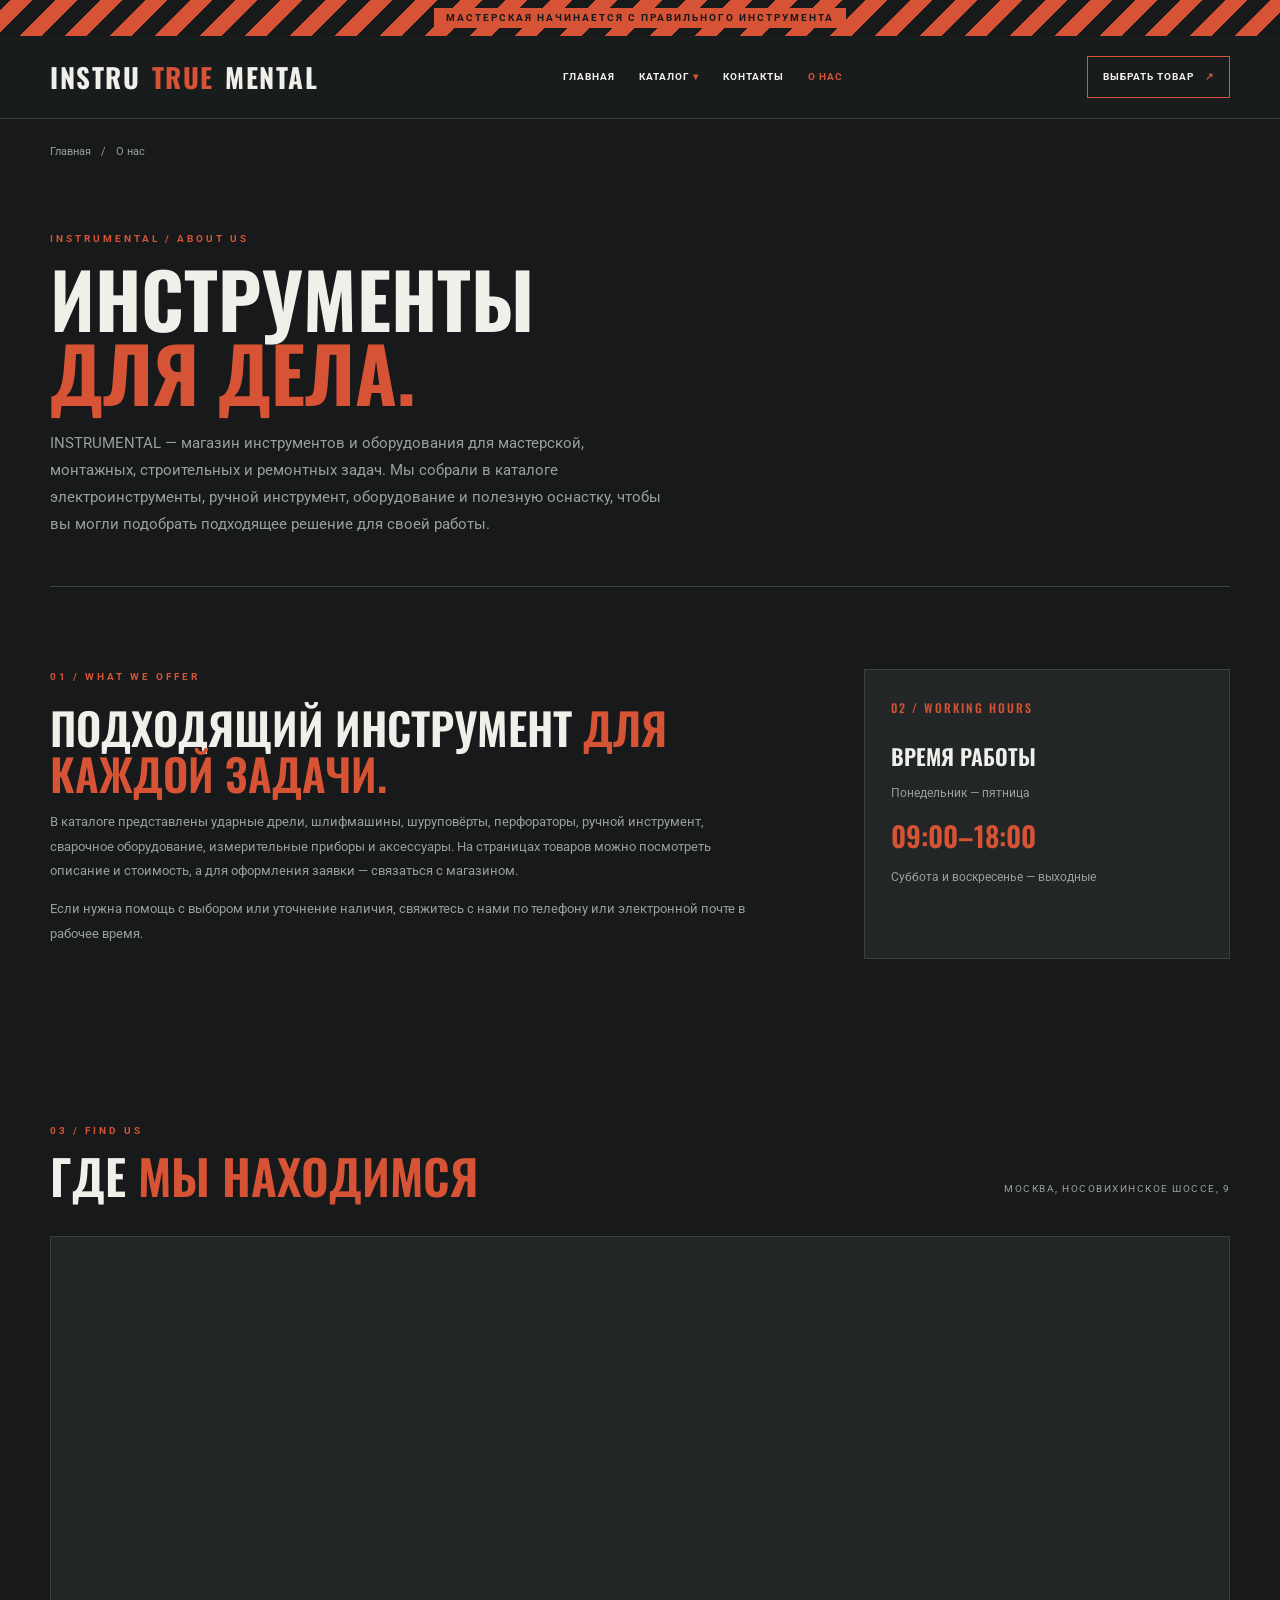
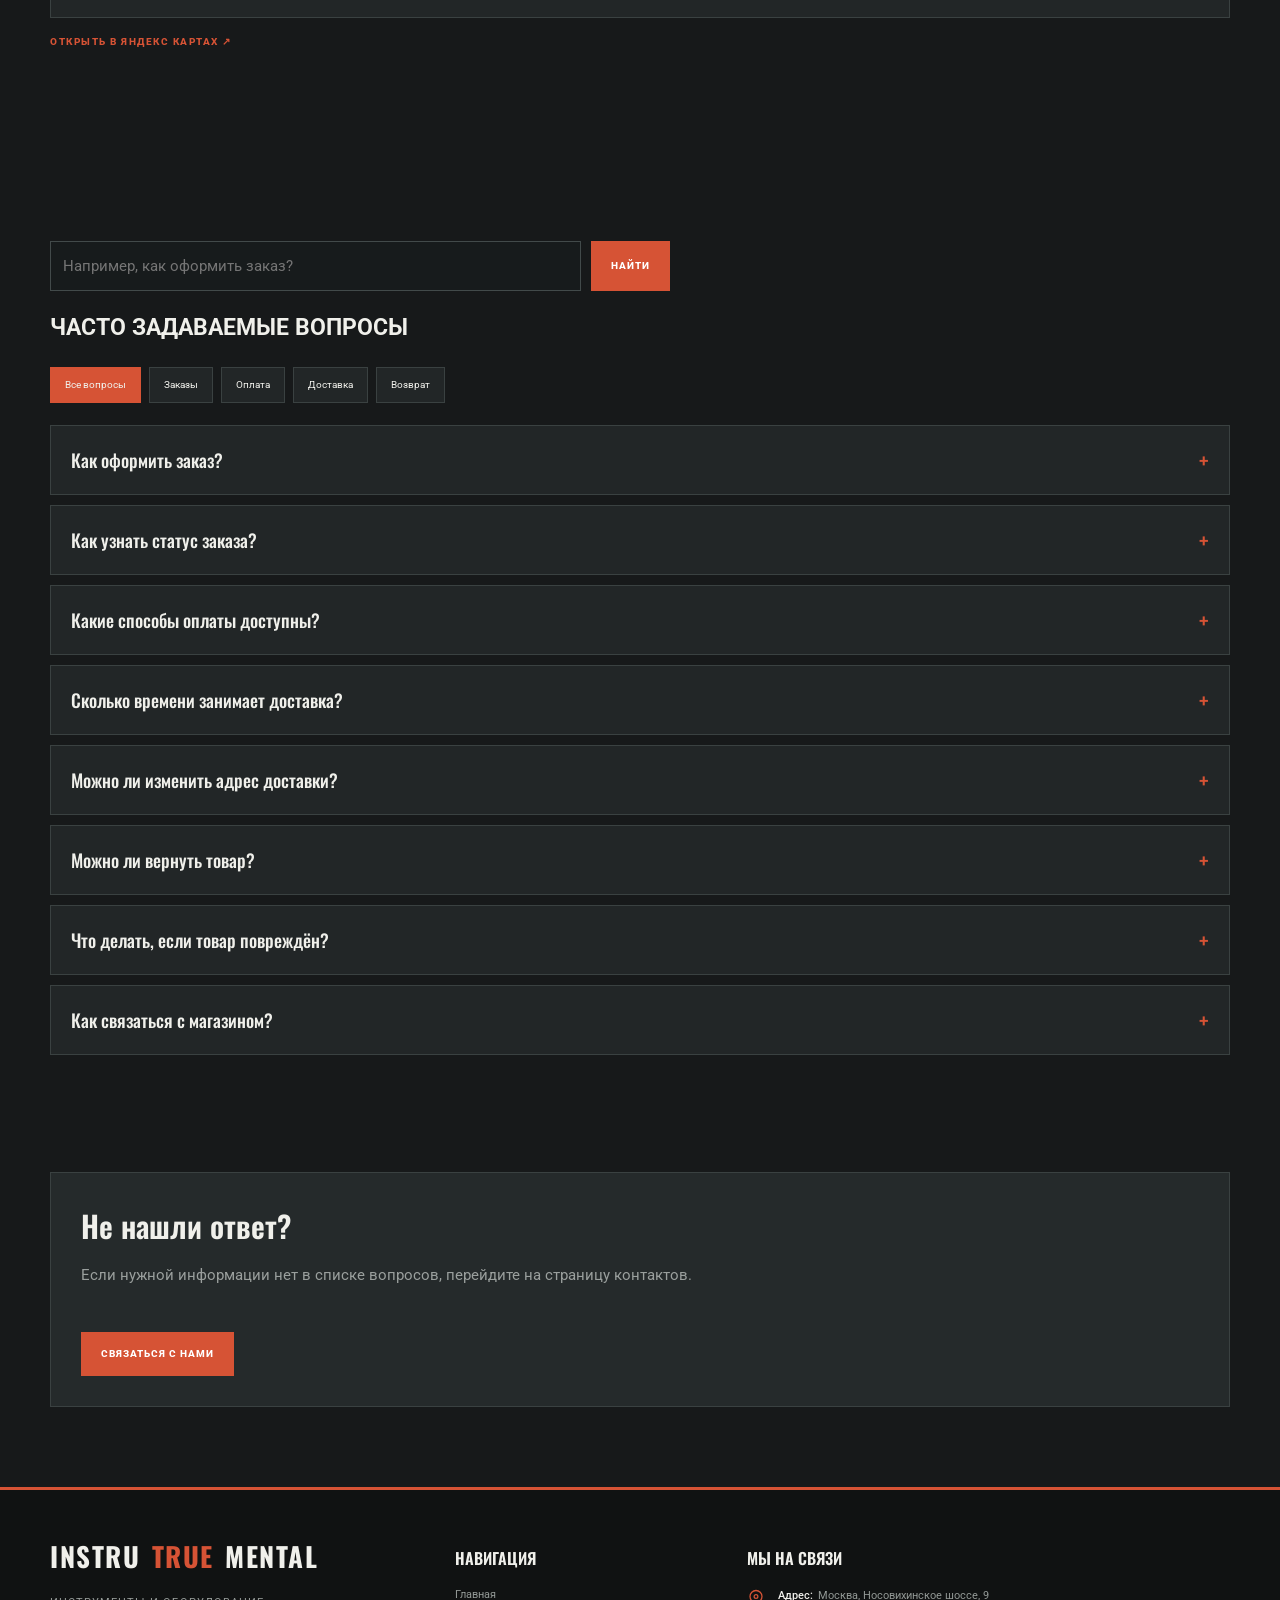
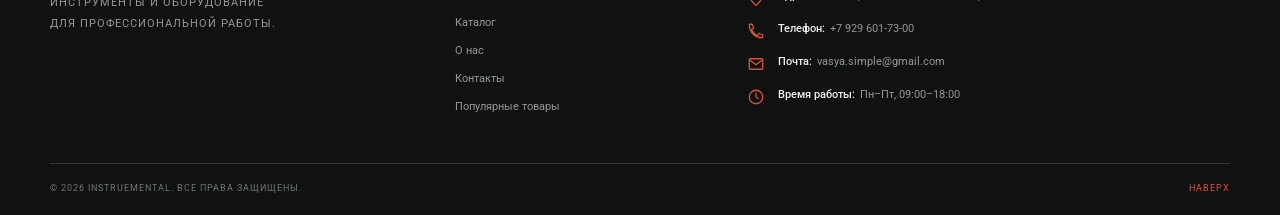
==== about.html @ cf11d555 "global change for new requests" ====
<!DOCTYPE html>
<html lang="ru">
 <head>
  <meta charset="utf-8"/>
  <meta content="width=device-width, initial-scale=1.0" name="viewport"/>
  <meta content="#171a1b" name="theme-color"/>
  <link href="https://fonts.googleapis.com" rel="preconnect"/>
  <link crossorigin="" href="https://fonts.gstatic.com" rel="preconnect"/>
  <link href="https://fonts.googleapis.com/css2?family=Oswald:wght@400;500;600;700&amp;family=Roboto:wght@300;400;500;700&amp;display=swap" rel="stylesheet"/>
  <link href="css/style.css" rel="stylesheet"/>
  <meta content="О магазине INSTRUMENTAL: инструменты и оборудование, контакты, адрес, график работы и ответы на частые вопросы." name="description"/>
  <title>
   О нас — INSTRUMENTAL
  </title>
  <script defer="" src="js/faq.js">
  </script>
  <script defer="" src="js/to-top.js">
  </script>
 </head>
 <body>
  <div class="topbar" id="topbar">
   <span>
    МАСТЕРСКАЯ НАЧИНАЕТСЯ С ПРАВИЛЬНОГО ИНСТРУМЕНТА
   </span>
  </div>
  <header class="site-header" id="top">
   <div class="container site-header__inner">
    <a class="site-logo" href="index.html">
     <span class="site-logo__word">
      INSTRU
      <span class="site-logo__accent">
       TRUE
      </span>
      MENTAL
     </span>
    </a>
    <nav aria-label="Основная навигация" class="site-nav">
     <ul class="site-nav__list">
      <li>
       <a class="site-nav__link" href="index.html">
        Главная
       </a>
      </li>
      <li class="site-nav__item--dropdown">
       <a class="site-nav__link" href="catalog.html">
        Каталог
        <span class="dropdown-arrow">
         ▾
        </span>
       </a>
       <ul class="dropdown-menu">
        <li>
         <a href="catalog.html?category=power">
          Электроинструменты
         </a>
        </li>
        <li>
         <a href="catalog.html?category=hand">
          Ручные инструменты
         </a>
        </li>
        <li>
         <a href="catalog.html?category=equipment">
          Оборудование
         </a>
        </li>
        <li>
         <a href="catalog.html?category=accessories">
          Аксессуары
         </a>
        </li>
        <li>
         <a href="catalog.html">
          Все товары
         </a>
        </li>
       </ul>
      </li>
      <li>
       <a class="site-nav__link" href="contacts.html">
        Контакты
       </a>
      </li>
      <li>
       <a class="site-nav__link site-nav__link--active" href="about.html">
        О нас
       </a>
      </li>
     </ul>
    </nav>
    <a class="header-cta" href="catalog.html">
     ВЫБРАТЬ ТОВАР
     <span>
      ↗
     </span>
    </a>
   </div>
  </header>
  <main class="page-content">
   <div class="container">
    <nav aria-label="Хлебные крошки" class="breadcrumbs">
     <a href="index.html">
      Главная
     </a>
     <span>
      /
     </span>
     <span>
      О нас
     </span>
    </nav>
    <section class="page-intro about-intro">
     <p class="eyebrow">
      INSTRUMENTAL / ABOUT US
     </p>
     <h1>
      ИНСТРУМЕНТЫ
      <br/>
      <span>
       ДЛЯ ДЕЛА.
      </span>
     </h1>
     <p>
      INSTRUMENTAL — магазин инструментов и оборудования для мастерской, монтажных, строительных и ремонтных задач. Мы собрали в каталоге электроинструменты, ручной инструмент, оборудование и полезную оснастку, чтобы вы могли подобрать подходящее решение для своей работы.
     </p>
    </section>
    <section aria-labelledby="about-details-title" class="about-details section">
     <div class="about-details__content">
      <p class="eyebrow">
       01 / WHAT WE OFFER
      </p>
      <h2 id="about-details-title">
       ПОДХОДЯЩИЙ ИНСТРУМЕНТ
       <span>
        ДЛЯ КАЖДОЙ ЗАДАЧИ.
       </span>
      </h2>
      <p>
       В каталоге представлены ударные дрели, шлифмашины, шуруповёрты, перфораторы, ручной инструмент, сварочное оборудование, измерительные приборы и аксессуары. На страницах товаров можно посмотреть описание и стоимость, а для оформления заявки — связаться с магазином.
      </p>
      <p>
       Если нужна помощь с выбором или уточнение наличия, свяжитесь с нами по телефону или электронной почте в рабочее время.
      </p>
     </div>
     <div class="about-details__hours">
      <span class="advantage-card__number">
       02 / WORKING HOURS
      </span>
      <h3>
       ВРЕМЯ РАБОТЫ
      </h3>
      <p>
       Понедельник — пятница
      </p>
      <strong>
       09:00–18:00
      </strong>
      <p>
       Суббота и воскресенье — выходные
      </p>
     </div>
    </section>
    <section aria-labelledby="about-map-title" class="about-map section">
     <div class="section-heading">
      <div>
       <p class="eyebrow">
        03 / FIND US
       </p>
       <h2 id="about-map-title">
        ГДЕ
        <span>
         МЫ НАХОДИМСЯ
        </span>
       </h2>
      </div>
      <p class="section-heading__note">
       МОСКВА, НОСОВИХИНСКОЕ ШОССЕ, 9
      </p>
     </div>
     <div class="about-map__frame">
      <iframe allowfullscreen="" loading="lazy" src="https://yandex.ru/map-widget/v1/?ll=37.860279%2C55.745585&amp;z=17&amp;pt=37.860279%2C55.745585,pm2rdm" title="INSTRUMENTAL на карте — Москва, Носовихинское шоссе, 9">
      </iframe>
     </div>
     <a class="text-link about-map__link" href="https://yandex.ru/maps/21621/reutov/house/nosovikhinskoye_shosse_9/Z04YfgFgS0IOQFtvfXt1dHlrYQ==/?indoorLevel=1&amp;ll=37.861182%2C55.745521&amp;z=17.49" rel="noopener noreferrer" target="_blank">
      ОТКРЫТЬ В ЯНДЕКС КАРТАХ ↗
     </a>
    </section>
    <section aria-label="Часто задаваемые вопросы о заказах, оплате, доставке и возврате" aria-labelledby="faq-title" class="section">
     <form class="faq-search" id="faq-search" role="search">
      <input aria-label="Поиск по вопросам" class="faq-search__input" id="faq-search-input" placeholder="Например, как оформить заказ?" type="search"/>
      <button class="button button--primary" type="submit">
       Найти
      </button>
     </form>
     <h2 class="section__title" id="faq-title">
      ЧАСТО ЗАДАВАЕМЫЕ ВОПРОСЫ
     </h2>
     <div aria-label="Категории вопросов" class="faq-categories">
      <button aria-pressed="true" class="faq-category" data-category="all" type="button">
       Все вопросы
      </button>
      <button aria-pressed="false" class="faq-category" data-category="orders" type="button">
       Заказы
      </button>
      <button aria-pressed="false" class="faq-category" data-category="payment" type="button">
       Оплата
      </button>
      <button aria-pressed="false" class="faq-category" data-category="delivery" type="button">
       Доставка
      </button>
      <button aria-pressed="false" class="faq-category" data-category="returns" type="button">
       Возврат
      </button>
     </div>
     <div class="faq-list" id="faq-list">
      <article class="faq-item" data-category="orders">
       <h3>
        <button aria-expanded="false" class="faq-item__question" type="button">
         Как оформить заказ?
         <span aria-hidden="true" class="faq-item__icon">
          +
         </span>
        </button>
       </h3>
       <div class="faq-item__answer" hidden="">
        <p>
         Выберите товары в каталоге и следуйте инструкциям
                                на странице оформления заказа.
                                магазина полноценное оформление заказа может быть не реализовано.
        </p>
       </div>
      </article>
      <article class="faq-item" data-category="orders">
       <h3>
        <button aria-expanded="false" class="faq-item__question" type="button">
         Как узнать статус заказа?
         <span aria-hidden="true" class="faq-item__icon">
          +
         </span>
        </button>
       </h3>
       <div class="faq-item__answer" hidden="">
        <p>
         Для уточнения статуса заказа свяжитесь с менеджером по контактам, указанным на сайте.
                                В полноценном магазине статус заказа можно было бы уточнять
                                в личном кабинете или через службу поддержки.
        </p>
       </div>
      </article>
      <article class="faq-item" data-category="payment">
       <h3>
        <button aria-expanded="false" class="faq-item__question" type="button">
         Какие способы оплаты доступны?
         <span aria-hidden="true" class="faq-item__icon">
          +
         </span>
        </button>
       </h3>
       <div class="faq-item__answer" hidden="">
        <p>
         Доступные способы оплаты зависят от реализации магазина.
                                Доступные способы оплаты согласуются при оформлении заказа,
                                поэтому реальные платежи не принимаются.
        </p>
       </div>
      </article>
      <article class="faq-item" data-category="delivery">
       <h3>
        <button aria-expanded="false" class="faq-item__question" type="button">
         Сколько времени занимает доставка?
         <span aria-hidden="true" class="faq-item__icon">
          +
         </span>
        </button>
       </h3>
       <div class="faq-item__answer" hidden="">
        <p>
         Сроки доставки зависят от региона и выбранного способа отправки.
                                Условия и сроки доставки уточняются при оформлении заказа.
        </p>
       </div>
      </article>
      <article class="faq-item" data-category="delivery">
       <h3>
        <button aria-expanded="false" class="faq-item__question" type="button">
         Можно ли изменить адрес доставки?
         <span aria-hidden="true" class="faq-item__icon">
          +
         </span>
        </button>
       </h3>
       <div class="faq-item__answer" hidden="">
        <p>
         Чтобы изменить адрес доставки, как можно скорее свяжитесь с менеджером и сообщите номер заказа.
        </p>
       </div>
      </article>
      <article class="faq-item" data-category="returns">
       <h3>
        <button aria-expanded="false" class="faq-item__question" type="button">
         Можно ли вернуть товар?
         <span aria-hidden="true" class="faq-item__icon">
          +
         </span>
        </button>
       </h3>
       <div class="faq-item__answer" hidden="">
        <p>
         Условия возврата зависят от вида товара и применимого
                                законодательства. Перед покупкой следует ознакомиться
                                с правилами возврата продавца.
        </p>
       </div>
      </article>
      <article class="faq-item" data-category="returns">
       <h3>
        <button aria-expanded="false" class="faq-item__question" type="button">
         Что делать, если товар повреждён?
         <span aria-hidden="true" class="faq-item__icon">
          +
         </span>
        </button>
       </h3>
       <div class="faq-item__answer" hidden="">
        <p>
         Сохраните упаковку и документы о покупке, зафиксируйте
                                повреждения и обратитесь к продавцу для уточнения дальнейших
                                действий. Конкретная процедура зависит от правил магазина.
        </p>
       </div>
      </article>
      <article class="faq-item" data-category="orders">
       <h3>
        <button aria-expanded="false" class="faq-item__question" type="button">
         Как связаться с магазином?
         <span aria-hidden="true" class="faq-item__icon">
          +
         </span>
        </button>
       </h3>
       <div class="faq-item__answer" hidden="">
        <p>
         Перейдите на страницу
         <a href="contacts.html">
          «Контакты»
         </a>
         или воспользуйтесь формой обратной связи на главной странице.
        </p>
       </div>
      </article>
     </div>
     <p class="faq-empty" hidden="" id="faq-empty">
      По вашему запросу ничего не найдено. Попробуйте изменить поисковую фразу.
     </p>
    </section>
    <section aria-labelledby="faq-contact-title" class="faq-contact">
     <h2 id="faq-contact-title">
      Не нашли ответ?
     </h2>
     <p>
      Если нужной информации нет в списке вопросов, перейдите
                    на страницу контактов.
     </p>
     <a class="button button--primary" href="contacts.html">
      Связаться с нами
     </a>
    </section>
   </div>
  </main>
  <footer class="site-footer">
   <div class="container">
    <div class="site-footer__main">
     <div class="site-footer__brand">
      <a aria-label="INSTRUMENTAL — на главную" class="site-logo" href="index.html">
       <span class="site-logo__word">
        INSTRU
        <span class="site-logo__accent">
         TRUE
        </span>
        MENTAL
       </span>
      </a>
      <p class="site-footer__about">
       ИНСТРУМЕНТЫ И ОБОРУДОВАНИЕ
       <br/>
       ДЛЯ ПРОФЕССИОНАЛЬНОЙ РАБОТЫ.
      </p>
     </div>
     <div class="site-footer__column">
      <h3>
       НАВИГАЦИЯ
      </h3>
      <a href="index.html">
       Главная
      </a>
      <a href="catalog.html">
       Каталог
      </a>
      <a href="about.html">
       О нас
      </a>
      <a href="contacts.html">
       Контакты
      </a>
      <a href="index.html#popular">
       Популярные товары
      </a>
     </div>
     <div class="site-footer__column site-footer__contacts">
      <h3>
       МЫ НА СВЯЗИ
      </h3>
      <div class="footer-contact">
       <img alt="" aria-hidden="true" src="assets/address.svg"/>
       <div class="footer-contact__text">
        <strong>
         Адрес:
        </strong>
        <a href="https://yandex.ru/maps/21621/reutov/house/nosovikhinskoye_shosse_9/Z04YfgFgS0IOQFtvfXt1dHlrYQ==/?indoorLevel=1&amp;ll=37.861182%2C55.745521&amp;z=17.49" rel="noopener noreferrer" target="_blank">
         Москва, Носовихинское шоссе, 9
        </a>
       </div>
      </div>
      <div class="footer-contact">
       <img alt="" aria-hidden="true" src="assets/phone.svg"/>
       <div class="footer-contact__text">
        <strong>
         Телефон:
        </strong>
        <a href="tel:+79296017300">
         +7 929 601-73-00
        </a>
       </div>
      </div>
      <div class="footer-contact">
       <img alt="" aria-hidden="true" src="assets/email.svg"/>
       <div class="footer-contact__text">
        <strong>
         Почта:
        </strong>
        <a href="mailto:vasya.simple@gmail.com">
         vasya.simple@gmail.com
        </a>
       </div>
      </div>
      <div class="footer-contact">
       <img alt="" aria-hidden="true" src="assets/clock.svg"/>
       <div class="footer-contact__text">
        <strong>
         Время работы:
        </strong>
        <span>
         Пн–Пт, 09:00–18:00
        </span>
       </div>
      </div>
     </div>
    </div>
    <div class="site-footer__bottom">
     <span>
      © 2026 INSTRUEMENTAL. ВСЕ ПРАВА ЗАЩИЩЕНЫ.
     </span>
     <a href="#topbar">
      НАВЕРХ
     </a>
    </div>
   </div>
  </footer>
  <button aria-label="Наверх" class="to-top" hidden="" id="toTop">
   <svg aria-hidden="true" class="to-top__screw" viewbox="185 0 140 512" xmlns="http://www.w3.org/2000/svg">
    <path d="M314.548-1H195.082c-3.413,0-5.973,2.56-7.68,5.12s-0.853,5.973,0.853,8.533l25.6,34.133c1.707,2.56,4.267,3.413,6.827,3.413h8.533v19.413l-5.973-1.493c-4.267-1.707-9.387,1.707-10.24,5.973-1.707,4.267,1.707,9.387,5.973,10.24l10.24,2.56v16.853l-5.973-1.493c-4.267-1.707-9.387,1.707-10.24,5.973-1.707,4.267,1.707,9.387,5.973,10.24l10.24,2.56v16.853l-5.973-1.493c-4.267-1.707-9.387,1.707-10.24,5.973-1.707,4.267,1.707,9.387,5.973,10.24l10.24,2.56v16.853l-5.973-1.493c-4.267-1.707-9.387,1.707-10.24,5.973-1.707,4.267,1.707,9.387,5.973,10.24l10.24,2.56v16.853l-5.973-1.493c-4.267-1.707-9.387,1.707-10.24,5.973-1.707,4.267,1.707,9.387,5.973,10.24l10.24,2.56v16.853l-5.973-1.493c-4.267-1.707-9.387,1.707-10.24,5.973-1.707,4.267,1.707,9.387,5.973,10.24l10.24,2.56v16.853l-5.973-1.493c-4.267-1.707-9.387,1.707-10.24,5.973-1.707,4.267,1.707,9.387,5.973,10.24l10.24,2.56v3.413c0,4.516.093,9.018.274,13.508l-6.247-1.562c-4.267-1.707-9.387,1.707-10.24,5.973-1.707,4.267,1.707,9.387,5.973,10.24l11.706,2.926c2.431,25.914,7.904,51.394,16.454,76.434.853,3.413,4.267,5.973,7.68,5.973s6.827-2.56,7.68-5.973c7.281-20.804,12.331-42.561,15.174-64.687l9.573,2.393c4.267,0,7.68-2.56,8.533-5.973 1.707-4.267-1.707-9.387-5.973-10.24l-12.107-3.027c.428-5.535.714-11.083.868-16.636l6.972 1.743c4.267,0,7.68-2.56,8.533-5.973 1.707-4.267-1.707-9.387-5.973-10.24l-11.093-2.773V270.36l6.827 1.707c4.267,0 7.68-2.56 8.533-5.973 1.707-4.267-1.707-9.387-5.973-10.24l-11.093-2.773v-16.853l6.827 1.707c4.267,0 7.68-2.56 8.533-5.973 1.707-4.267-1.707-9.387-5.973-10.24l-11.093-2.773v-16.853l6.827 1.707c4.267,0 7.68-2.56 8.533-5.973 1.707-4.267-1.707-9.387-5.973-10.24l-11.093-2.773V167.96l6.827 1.707c4.267,0 7.68-2.56 8.533-5.973 1.707-4.267-1.707-9.387-5.973-10.24l-11.093-2.773v-16.853l6.827 1.707c4.267,0 7.68-2.56 8.533-5.973 1.707-4.267-1.707-9.387-5.973-10.24l-11.093-2.773V99.693l6.827 1.707c4.267,0 7.68-2.56 8.533-5.973 1.707-4.267-1.707-9.387-5.973-10.24l-11.093-2.773V50.2h8.533c2.56 0 5.12-.853 6.827-3.413l25.6-34.133c1.707-2.56 2.56-5.973.853-8.533C320.522.707 317.962-1 314.548-1z">
    </path>
   </svg>
  </button>
  <script src="js/topbar.js">
  </script>
 </body>
</html>
---- css/style.css ----
/* INDUSTRIAL THEME — Instrumental */
:root {
    --bg: #17191a;
    --bg-deep: #101212;
    --panel: #222627;
    --panel-light: #2a2f30;
    --text: #f0f0eb;
    --muted: #9a9f9d;
    --accent: #d65335;
    --accent-dark: #a93623;
    --border: #3a4141;
    --white: #fff;
    --container: 1180px;
    --space: 8px;
}
* {
    box-sizing: border-box;
}
html {
    scroll-behavior: smooth;
}
body {
    margin: 0;
    background: var(--bg);
    color: var(--text);
    font: 400 15px/1.6 "Roboto", Arial, sans-serif;
}
a {
    color: inherit;
    text-decoration: none;
}
button, input, select, textarea {
    font: inherit;
}
button, a {
    -webkit-tap-highlight-color: transparent;
}
img {
    display: block;
    max-width: 100%;
}
.container {
    width: min(var(--container), calc(100% - 48px));
    margin-inline: auto;
}
[hidden] {
    display: none !important;
}
.topbar {
    min-height: 34px;
    display: grid;
    place-items: center;
    padding: 8px 16px;
    color: var(--bg);
    background: repeating-linear-gradient(
        135deg,
        var(--accent) 0 16px,
        var(--bg) 16px 32px
    );
    background-size: 45px 45px;
    font: 700 10px/1.4 "Roboto", sans-serif;
    letter-spacing: 2px;
    text-align: center;
    position: sticky;
    top: 0;
    z-index: 1000;
    background-position: var(--stripe-position, 0px) 0;
    will-change: background-position;
}
.topbar span {
    padding: 3px 12px;
    background: var(--accent);
}
.site-header {
    background: #191c1d;
    border-bottom: 1px solid var(--border);
}
.site-header__inner {
    min-height: 82px;
    display: flex;
    align-items: center;
    justify-content: space-between;
    gap: 24px;
}
.site-logo {
    flex: 0 0 auto;
    display: inline-flex;
    align-items: center;
    color: var(--text);
    font: 700 27px/1 "Oswald", sans-serif;
    letter-spacing: 1.5px;
}
.site-logo__word {
    color: var(--text);
    transition: color 0.3s ease;
}
.site-logo__accent {
    color: var(--accent);
    display: inline-block;
    padding: 0 2px;
    border: 1px solid transparent;
    transition: all 0.3s ease;
}
.site-logo:hover .site-logo__word {
    color: var(--accent);
    transition: all 0.3s ease;
}
.site-logo:hover .site-logo__accent {
    color: var(--bg);
    -webkit-text-stroke: 1px var(--accent);
    border-color: transparent;
    transition: all 0.3s ease;
}
.site-nav__list {
    display: flex;
    align-items: center;
    flex-wrap: wrap;
    gap: 4px;
    margin: 0;
    padding: 0;
    list-style: none;
}
.site-nav__link {
    display: block;
    padding: 12px 10px;
    color: var(--text);
    font-size: 10px;
    font-weight: 700;
    letter-spacing: 1px;
    text-transform: uppercase;
    transition: color .2s, background .2s;
}
.site-nav__link:hover, .site-nav__link--active {
    color: var(--accent);
}
.site-nav__item--dropdown {
    position: relative;
}
.dropdown-arrow {
    color: var(--accent);
}
.dropdown-menu {
    position: absolute;
    z-index: 20;
    top: 100%;
    left: 0;
    min-width: 220px;
    margin: 0;
    padding: 8px 0;
    list-style: none;
    background: #202425;
    border: 1px solid var(--border);
    box-shadow: 0 12px 28px #0008;
    opacity: 0;
    visibility: hidden;
    transform: translateY(8px);
    transition: .2s;
}
.dropdown-menu a {
    display: block;
    padding: 10px 16px;
    color: #d7d9d7;
    font-size: 12px;
}
.dropdown-menu a:hover, .dropdown-menu a:focus-visible {
    color: var(--accent);
    background: #2b3031;
}
.site-nav__item--dropdown:hover > .dropdown-menu,
.site-nav__item--dropdown:focus-within > .dropdown-menu {
    opacity: 1;
    visibility: visible;
    transform: none;
}
.header-cta {
    padding: 12px 15px;
    border: 1px solid var(--accent);
    color: var(--text);
    font-size: 10px;
    font-weight: 700;
    letter-spacing: 1px;
    white-space: nowrap;
}
.header-cta span {
    color: var(--accent);
    margin-left: 8px;
}
.hero {
    position: relative;
    min-height: 560px;
    display: flex;
    align-items: center;
    overflow: hidden;
    background: linear-gradient(90deg, rgba(15,17,17,.98) 0%, rgba(15,17,17,.88) 44%, rgba(15,17,17,.24) 100%),
    url("https://images.unsplash.com/photo-1504148455328-c376907d081c?auto=format&fit=crop&w=1800&q=85") center/cover;
}
.hero::after {
    content: "";
    position: absolute;
    inset: 0;
    pointer-events: none;
    opacity: .15;
    background-image: repeating-linear-gradient(0deg, transparent 0 5px, #fff 6px, transparent 7px);
}
.hero__inner {
    position: relative;
    z-index: 1;
    display: flex;
    align-items: end;
    justify-content: space-between;
    min-height: 560px;
}
.hero__content {
    max-width: 660px;
    padding: 80px 0 95px;
}
.eyebrow {
    margin: 0 0 20px;
    color: var(--accent);
    font-size: 10px;
    font-weight: 700;
    letter-spacing: 3px;
}
.hero h1 {
    margin: 0 0 25px;
    font: 700 clamp(54px, 8vw, 92px)/1.12 "Oswald", sans-serif;
    letter-spacing: -1px;
}
.hero h1 span, .section-heading h2 span, .info-panel h2 span, .order-dialog__title span {
    color: var(--accent);
}
.hero__description {
    max-width: 450px;
    margin: 0;
    color: #b9bfbc;
    font-size: 14px;
    line-height: 1.9;
}
.button {
    display: inline-flex;
    align-items: center;
    justify-content: center;
    gap: 18px;
    min-height: 44px;
    padding: 12px 19px;
    border: 1px solid transparent;
    cursor: pointer;
    font-size: 10px;
    font-weight: 800;
    letter-spacing: 1px;
    text-transform: uppercase;
    transition: .2s;
}
.button--primary {
    margin-top: 30px;
    background: var(--accent);
    color: #fff;
}
.button--primary:hover {
    background: #f0eee8;
    color: #17191a;
}
.hero__index {
    padding-bottom: 30px;
    color: #aeb3b1;
    font: 500 13px "Oswald", sans-serif;
    letter-spacing: 3px;
}
.hero__index span {
    color: var(--accent);
}
.signal-strip {
    overflow: hidden;
    padding: 11px 0;
    color: #171717;
    background: repeating-linear-gradient(135deg, #d65335 0 18px, #202323 18px 36px);
}
.signal-strip__track {
    display: flex;
    align-items: center;
    justify-content: space-around;
    gap: 28px;
    min-width: max-content;
    padding: 0 20px;
    font: 700 11px "Oswald", sans-serif;
    letter-spacing: 2px;
}
.signal-strip__track span {
    padding: 2px 7px;
    background: #d65335;
}
.signal-strip__track b {
    color: #f4eee5;
    font-size: 12px;
}
.section {
    padding-block: 82px;
}
.section-heading {
    display: flex;
    align-items: end;
    justify-content: space-between;
    gap: 25px;
    margin-bottom: 34px;
}
.section-heading .eyebrow {
    margin-bottom: 12px;
}
.section-heading h2, .info-panel h2 {
    margin: 0;
    font: 600 clamp(34px, 5vw, 48px)/1.05 "Oswald", sans-serif;
}
.section-heading__note {
    margin: 0 0 5px;
    color: var(--muted);
    font-size: 10px;
    letter-spacing: 1.5px;
    text-align: right;
}
.advantages-grid {
    display: grid;
    grid-template-columns: repeat(4, 1fr);
    border: 1px solid var(--border);
}
.advantage-card {
    position: relative;
    min-height: 220px;
    padding: 25px 22px;
    border-right: 1px solid var(--border);
    background: var(--panel);
}
.advantage-card:last-child {
    border-right: 0;
}
.advantage-card__number {
    color: var(--accent);
    font: 500 12px "Oswald", sans-serif;
    letter-spacing: 2px;
}
.advantage-card__mark {
    margin: 18px 0 12px;
    color: #e0e1dc;
    font-size: 25px;
}
.advantage-card h3 {
    margin: 0 0 8px;
    font: 500 17px "Oswald", sans-serif;
}
.advantage-card p {
    margin: 0;
    color: var(--muted);
    font-size: 12px;
    line-height: 1.7;
}
.section--products {
    background: #1c2021;
    border-block: 1px solid #303637;
}
.products-grid {
    display: grid;
    grid-template-columns: repeat(3, minmax(0, 1fr));
    gap: 16px;
}
.product-card {
    position: relative;
    display: flex;
    flex-direction: column;
    min-width: 0;
    padding: 15px;
    border: 1px solid #383f40;
    background: var(--panel);
    transition: transform .25s, border-color .25s, box-shadow .25s;
}
.product-card:hover, .product-card--featured {
    border-color: var(--accent);
}
.product-card:hover {
    transform: translateY(-4px);
    box-shadow: 0 10px 25px #0004;
}
.product-card__badge {
    position: absolute;
    z-index: 2;
    top: 25px;
    left: 25px;
    padding: 5px 9px;
    background: var(--accent);
    color: #fff;
    font-size: 9px;
    font-weight: 800;
    letter-spacing: 1px;
}
.product-card__image-wrap {
    display: grid;
    place-items: center;
    height: 220px;
    overflow: hidden;
    background: #2b3031;
}
.product-card__img {
    width: 100%;
    height: 100%;
    object-fit: contain;
}
.product-card__code {
    margin: 17px 0 7px;
    color: var(--accent);
    font-size: 9px;
    font-weight: 700;
    letter-spacing: 2px;
}
.product-card__title {
    min-height: 28px;
    margin: 0;
    font: 500 21px "Oswald", sans-serif;
}
.product-card__description {
    margin: 7px 0 18px;
    color: var(--muted);
    font-size: 12px;
}
.product-card__bottom {
    display: flex;
    align-items: center;
    justify-content: space-between;
    gap: 12px;
    margin-top: auto;
    padding-top: 14px;
    border-top: 1px solid #3a4141;
}
.product-card__price {
    margin: 0;
    font-size: 20px;
    font-weight: 700;
    white-space: nowrap;
}
.button--order {
    min-height: 38px;
    padding: 9px 12px;
    background: var(--accent);
    color: #fff;
    font-size: 9px;
}
.button--order:hover {
    background: #f0eee8;
    color: #17191a;
}
.button--order span {
    font-size: 14px;
}
.info-section {
    padding-block: 82px;
}
.info-panel {
    display: grid;
    grid-template-columns: 1.1fr .9fr;
    min-height: 340px;
    overflow: hidden;
    background: #252a2b;
    border: 1px solid #353c3d;
}
.info-panel__content {
    align-self: center;
    padding: 48px;
}
.info-panel__content > p:not(.eyebrow) {
    max-width: 540px;
    margin: 20px 0;
    color: #aeb4b1;
    font-size: 13px;
    line-height: 1.9;
}
.text-link {
    display: inline-block;
    margin-top: 8px;
    color: var(--accent);
    font-size: 10px;
    font-weight: 800;
    letter-spacing: 1.5px;
}
.text-link span {
    margin-left: 10px;
}
.info-panel__visual {
    position: relative;
    display: grid;
    place-items: center;
    min-height: 300px;
    background: linear-gradient(135deg, #303637, #171a1b);
}
.info-panel__visual::before {
    content: "";
    position: absolute;
    inset: 0;
    opacity: .45;
    background: repeating-linear-gradient(135deg, transparent 0 24px, #d65335 25px 31px, transparent 32px 55px);
}
.info-panel__stamp {
    position: relative;
    padding: 20px 28px;
    border: 4px solid var(--accent);
    color: var(--text);
    font: 700 35px/.98 "Oswald", sans-serif;
    letter-spacing: 2px;
    transform: rotate(-8deg);
}
.info-panel__serial {
    position: absolute;
    right: 20px;
    bottom: 16px;
    color: #aeb4b1;
    font-size: 9px;
    letter-spacing: 2px;
}
.feature-line {
    display: grid;
    grid-template-columns: repeat(4, 1fr);
    margin-bottom: 82px;
    border-block: 1px solid var(--border);
}
.feature-line > div {
    padding: 22px 15px;
    border-right: 1px solid var(--border);
}
.feature-line > div:last-child {
    border-right: 0;
}
.feature-line strong, .feature-line span {
    display: block;
}
.feature-line strong {
    margin-bottom: 5px;
    font: 500 16px "Oswald", sans-serif;
}
.feature-line span {
    color: var(--muted);
    font-size: 11px;
}
.site-footer {
    padding: 52px 0 20px;
    background: var(--bg-deep);
    border-top: 3px solid var(--accent);
}
.site-footer__main {
    display: grid;
    grid-template-columns: 2fr 1fr 1fr 1.4fr;
    gap: 35px;
}
.site-footer__main h3 {
    margin: 4px 0 15px;
    font: 600 16px "Oswald", sans-serif;
}
.site-footer__main p, .site-footer__main a:not(.site-logo) {
    display: block;
    margin: 0 0 7px;
    color: #929895;
    font-size: 11px;
    line-height: 1.9;
}
.site-footer__main a:hover {
    color: var(--accent);
}
.site-footer__about {
    margin-top: 18px !important;
    letter-spacing: 1px;
}
.site-footer__bottom {
    display: flex;
    justify-content: space-between;
    gap: 20px;
    margin-top: 38px;
    padding-top: 17px;
    border-top: 1px solid #303637;
    color: #6f7774;
    font-size: 9px;
    letter-spacing: 1px;
}
.site-footer__bottom a {
    color: var(--accent);
}
.to-top {
    position: fixed;
    right: 22px;
    bottom: 22px;
    z-index: 30;
    display: grid;
    place-items: center;
    width: 48px;
    height: 48px;
    padding: 9px;
    border: 1px solid var(--border);
    border-radius: 2px;
    background: #202526;
    color: #f0eee8;
    cursor: pointer;
    box-shadow: 0 4px 15px #0006;
    opacity: 1;
    transform: translateY(0);
    transition: color .2s ease, border-color .2s ease, background .2s ease, transform .2s ease, opacity .2s ease;
}
.to-top:hover, .to-top:focus-visible {
    color: var(--accent);
    border-color: var(--accent);
    background: #292e2f;
}
.to-top__screw {
    display: block;
    width: 13px;
    height: 38px;
    fill: currentColor;
    transform: rotate(180deg) translateY(10px);
    transform-origin: center;
    transition: fill .2s ease;
}
.to-top:hover .to-top__screw,
.to-top:focus-visible .to-top__screw {
    fill: var(--accent);
}
.to-top[hidden] {
    display: none !important;
}
@media (max-width: 600px) {
    .to-top {
        right: 14px;
        bottom: 14px;
        width: 44px;
        height: 44px;
    }
}
.order-dialog {
    width: min(560px, calc(100% - 28px));
    max-height: min(90vh, 850px);
    overflow-y: auto;
    padding: 26px;
    border: 1px solid #4a5151;
    background: #202526;
    color: var(--text);
    box-shadow: 0 20px 70px #0009;
}
.order-dialog::backdrop {
    background: #000b;
    backdrop-filter: blur(3px);
}
.order-dialog__top {
    display: flex;
    align-items: center;
    justify-content: space-between;
}
.order-dialog__top .eyebrow {
    margin: 0;
}
.order-dialog__x {
    width: 34px;
    height: 34px;
    border: 1px solid var(--border);
    background: transparent;
    color: var(--text);
    font-size: 23px;
    cursor: pointer;
}
.order-dialog__title {
    margin: 18px 0 22px;
    font: 600 34px/1.05 "Oswald", sans-serif;
}
.order-product {
    display: flex;
    align-items: center;
    gap: 15px;
    margin-bottom: 20px;
    padding: 12px;
    background: #2a3031;
    border: 1px solid var(--border);
}
.order-product__image {
    width: 78px;
    height: 78px;
    object-fit: contain;
    background: #353b3c;
}
.order-product__title {
    margin: 0 0 5px;
    font: 500 18px "Oswald", sans-serif;
}
.order-product__price {
    margin: 0;
    color: var(--accent);
    font-weight: 700;
}
.order-form {
    display: grid;
    grid-template-columns: 1fr 1fr;
    gap: 13px;
}
.order-form__field {
    min-width: 0;
}
.order-form__field label {
    display: block;
    margin-bottom: 6px;
    color: #c4c9c6;
    font-size: 9px;
    font-weight: 700;
    letter-spacing: 1.5px;
}
.order-form__field input, .order-form__field select, .order-form__field textarea {
    width: 100%;
    min-width: 0;
    padding: 11px;
    border: 1px solid #424a4a;
    border-radius: 0;
    outline: 0;
    background: #171b1c;
    color: var(--text);
}
.order-form__field input:focus, .order-form__field select:focus, .order-form__field textarea:focus {
    border-color: var(--accent);
}
.order-form__field textarea {
    resize: vertical;
}
.order-form__field small {
    display: block;
    margin-top: 5px;
    color: var(--muted);
    font-size: 10px;
}
.order-form__field:nth-child(7) {
    grid-column: 1 / -1;
}
.order-form__field [aria-invalid="true"] {
    border-color: #ff6a50;
}
.agreement {
    grid-column: 1 / -1;
    display: flex;
    align-items: center;
    gap: 9px;
    color: #bfc4c1;
    font-size: 11px;
}
.agreement input {
    accent-color: var(--accent);
}
.order-form__actions {
    grid-column: 1 / -1;
    display: flex;
    justify-content: flex-end;
    gap: 10px;
    margin-top: 8px;
}
.order-form__actions .button {
    margin: 0;
}
.button--secondary {
    border-color: #555d5d;
    background: transparent;
    color: var(--text);
}
.button--secondary:hover {
    border-color: var(--accent);
    color: var(--accent);
}
.success-message {
    width: min(var(--container), calc(100% - 48px));
    margin: 25px auto;
    padding: 17px 20px;
    border-left: 4px solid var(--accent);
    background: #252a2b;
    color: var(--text);
    font-weight: 700;
    letter-spacing: .5px;
}
:focus-visible {
    outline: 2px solid var(--accent);
    outline-offset: 3px;
}
@media (max-width: 1050px) {
    .site-header__inner {
        flex-wrap: wrap;
        padding-block: 15px;
    }
    .site-nav {
        order: 3;
        width: 100%;
    }
    .site-nav__list {
        justify-content: center;
    }
    .advantages-grid {
        grid-template-columns: repeat(2, 1fr);
    }
    .advantage-card:nth-child(2) {
        border-right: 0;
    }
    .advantage-card:nth-child(-n+2) {
        border-bottom: 1px solid var(--border);
    }
}
@media (max-width: 760px) {
    .container {
        width: min(var(--container), calc(100% - 32px));
    }
    .header-cta {
        margin-left: auto;
    }
    .site-nav__list {
        justify-content: flex-start;
        gap: 0;
    }
    .site-nav__link {
        padding: 10px 8px;
        font-size: 9px;
    }
    .hero, .hero__inner {
        min-height: 510px;
    }
    .hero__content {
        padding-block: 70px 85px;
    }
    .hero__index {
        display: none;
    }
    .section {
        padding-block: 60px;
    }
    .products-grid {
        grid-template-columns: repeat(2, minmax(0, 1fr));
    }
    .info-panel {
        grid-template-columns: 1fr;
    }
    .info-panel__visual {
        min-height: 220px;
    }
    .feature-line {
        grid-template-columns: repeat(2, 1fr);
    }
    .feature-line > div:nth-child(2) {
        border-right: 0;
    }
    .feature-line > div:nth-child(-n+2) {
        border-bottom: 1px solid var(--border);
    }
    .site-footer__main {
        grid-template-columns: repeat(2, 1fr);
    }
}
@media (max-width: 520px) {
    .topbar {
        font-size: 8px;
        letter-spacing: 1px;
    }
    .site-header__inner {
        gap: 12px;
    }
    .site-logo {
        font-size: 23px;
    }
    .header-cta {
        padding: 10px;
        font-size: 8px;
    }
    .site-nav__list {
        gap: 2px;
    }
    .site-nav__link {
        padding: 8px 6px;
        font-size: 8px;
        letter-spacing: .5px;
    }
    .site-nav__item--dropdown {
        position: static;
    }
    .dropdown-menu {
        position: static;
        display: none;
        opacity: 1;
        visibility: visible;
        transform: none;
        box-shadow: none;
    }
    .site-nav__item--dropdown:hover > .dropdown-menu, .site-nav__item--dropdown:focus-within > .dropdown-menu {
        display: block;
    }
    .hero, .hero__inner {
        min-height: 480px;
    }
    .hero h1 {
        font-size: clamp(48px, 14vw, 68px);
    }
    .hero__content {
        padding-block: 60px;
    }
    .section-heading {
        display: block;
    }
    .section-heading__note {
        margin-top: 13px;
        text-align: left;
    }
    .advantages-grid {
        grid-template-columns: 1fr 1fr;
    }
    .advantage-card {
        min-height: 205px;
        padding: 18px 14px;
    }
    .advantage-card h3 {
        font-size: 14px;
    }
    .products-grid {
        grid-template-columns: 1fr;
    }
    .product-card__image-wrap {
        height: 230px;
    }
    .info-panel__content {
        padding: 30px 22px;
    }
    .feature-line {
        margin-bottom: 55px;
    }
    .feature-line > div {
        padding: 17px 10px;
    }
    .feature-line strong {
        font-size: 14px;
    }
    .site-footer__main {
        gap: 25px 15px;
    }
    .site-footer__bottom {
        flex-direction: column;
    }
    .order-dialog {
        padding: 20px 16px;
    }
    .order-form {
        grid-template-columns: 1fr;
    }
    .order-form__field:nth-child(7), .agreement, .order-form__actions {
        grid-column: auto;
    }
    .order-form__actions {
        flex-direction: column-reverse;
    }
}
@media (prefers-reduced-motion: reduce) {
    html {
        scroll-behavior: auto;
    }
    *, *::before, *::after {
        transition-duration: .01ms !important;
        animation-duration: .01ms !important;
    }
}
/* PAGE SYSTEM */
.page-content {
    padding-bottom: 80px;
}
.breadcrumbs {
    display: flex;
    flex-wrap: wrap;
    gap: 10px;
    padding: 24px 0 12px;
    color: var(--muted);
    font-size: 11px;
}
.breadcrumbs a:hover {
    color: var(--accent);
}
.page-intro {
    padding: 58px 0 48px;
    border-bottom: 1px solid var(--border);
}
.page-intro .eyebrow {
    margin-bottom: 14px;
}
.page-intro h1 {
    margin: 0;
    font: 700 clamp(42px,7vw,76px)/.98 "Oswald",sans-serif;
}
.page-intro h1 span {
    color: var(--accent);
}
.page-intro > p:last-child {
    max-width: 620px;
    margin: 20px 0 0;
    color: var(--muted);
    line-height: 1.8;
}
.catalog-layout {
    display: grid;
    grid-template-columns: 245px minmax(0,1fr);
    gap: 28px;
    padding-top: 38px;
}
.catalog-filters {
    align-self: start;
    padding: 22px;
    border: 1px solid var(--border);
    background: var(--panel);
}
.catalog-filters h2,.catalog-products__title {
    margin: 0;
    font: 600 22px "Oswald",sans-serif;
}
.catalog-filters__form {
    display: grid;
    gap: 20px;
    margin-top: 20px;
}
.catalog-filters__group {
    display: grid;
    gap: 9px;
    margin: 0;
    padding: 0 0 17px;
    border: 0;
    border-bottom: 1px solid var(--border);
}
.catalog-filters__group legend {
    margin-bottom: 10px;
    color: var(--accent);
    font-size: 10px;
    font-weight: 700;
    letter-spacing: 1.5px;
    text-transform: uppercase;
}
.catalog-filters__group label {
    color: #c5cac7;
    font-size: 12px;
}
.catalog-filters__input {
    width: 100%;
    padding: 10px;
    border: 1px solid #424a4a;
    background: #171b1c;
    color: var(--text);
}
.catalog-filters__label {
    display: flex;
    align-items: center;
    gap: 9px;
}
.catalog-filters__label input {
    accent-color: var(--accent);
}
.catalog-filters__form .button {
    margin: 0;
}
.filter-reset {
    border: 0;
    background: none;
    color: var(--muted);
    font-size: 10px;
    letter-spacing: 1px;
    cursor: pointer;
}
.catalog-products__heading {
    display: flex;
    align-items: center;
    justify-content: space-between;
    gap: 15px;
    margin-bottom: 18px;
}
.catalog-products__heading p {
    color: var(--muted);
    font-size: 11px;
}
.catalog-products .products-grid {
    grid-template-columns: repeat(2,minmax(0,1fr));
}
.product-card__title a:hover {
    color: var(--accent);
}
.product-card__image-wrap {
    display: grid;
    place-items: center;
    height: 210px;
    overflow: hidden;
    background: #2b3031;
}
.product-card__image-wrap:hover .product-card__img {
    transform: scale(1.04);
}
.product-card__img {
    transition: transform .25s;
}
.section-more {
    margin-top: 30px;
    text-align: right;
}
.empty-state {
    grid-column: 1/-1;
    padding: 28px;
    border: 1px solid var(--border);
    color: var(--muted);
}
.product-detail {
    padding-top: 34px;
}
.product-detail__layout {
    display: grid;
    grid-template-columns: minmax(0,1fr) minmax(0,.9fr);
    gap: 48px;
    align-items: center;
}
.product-detail__image-wrapper {
    display: grid;
    place-items: center;
    min-height: 420px;
    padding: 30px;
    background: #252a2b;
    border: 1px solid var(--border);
}
.product-detail__image {
    width: 100%;
    height: 360px;
    object-fit: contain;
}
.product-detail__info h1 {
    margin: 0 0 18px;
    font: 600 clamp(34px,5vw,52px)/1.05 "Oswald",sans-serif;
}
.product-detail__description,.product-detail__category {
    color: var(--muted);
    line-height: 1.8;
}
.product-detail__info .product-card__price {
    margin: 24px 0;
    font-size: 30px;
}
.product-detail__order-button {
    margin: 0 0 20px;
}
.reviews {
    border-top: 1px solid var(--border);
}
.reviews__list {
    display: grid;
    grid-template-columns: repeat(2,minmax(0,1fr));
    gap: 14px;
    margin: 22px 0;
}
.review-card {
    padding: 18px;
    border: 1px solid var(--border);
    background: var(--panel);
}
.review-card h4 {
    margin: 0 0 6px;
    font: 500 18px "Oswald",sans-serif;
}
.review-card__rating {
    color: var(--accent);
}
.review-card time {
    color: var(--muted);
    font-size: 10px;
}
.reviews__form {
    display: grid;
    gap: 10px;
    max-width: 620px;
    padding: 24px;
    border: 1px solid var(--border);
    background: var(--panel);
}
.reviews__form h3 {
    margin: 0 0 8px;
    font: 600 22px "Oswald",sans-serif;
}
.reviews__form label {
    color: #c4c9c6;
    font-size: 11px;
}
.reviews__form input,.reviews__form select,.reviews__form textarea {
    width: 100%;
    padding: 11px;
    border: 1px solid #424a4a;
    background: #171b1c;
    color: var(--text);
}
.reviews__form .button {
    justify-self: start;
    margin: 8px 0 0;
}
.contact-grid {
    display: grid;
    grid-template-columns: repeat(3,1fr);
    gap: 14px;
    padding: 38px 0 55px;
}
.contact-card {
    min-height: 205px;
    padding: 24px;
    border: 1px solid var(--border);
    background: var(--panel);
}
.contact-card h2 {
    margin: 24px 0 12px;
    font: 500 19px "Oswald",sans-serif;
}
.contact-card a {
    color: var(--accent);
}
.contact-card p {
    color: var(--muted);
    font-size: 12px;
}
.contact-cta {
    display: flex;
    align-items: center;
    justify-content: space-between;
    gap: 25px;
    padding: 34px;
    background: #252a2b;
    border: 1px solid var(--border);
}
.contact-cta h2 {
    margin: 0;
    font: 600 34px/1.05 "Oswald",sans-serif;
}
.contact-cta h2 span {
    color: var(--accent);
}
.contact-cta p:last-child {
    max-width: 500px;
    color: var(--muted);
}
.contact-cta .button {
    flex-shrink: 0;
    margin: 0;
}
.faq-intro {
    min-height: 0;
}
.faq-intro h1 {
    max-width: 800px;
}
.faq-search {
    display: flex;
    max-width: 620px;
    gap: 10px;
    margin-top: 25px;
}
.faq-search__input {
    flex: 1;
    min-width: 0;
    padding: 12px;
    border: 1px solid #424a4a;
    background: #171b1c;
    color: var(--text);
}
.faq-search .button {
    margin: 0;
}
.faq-categories {
    display: flex;
    flex-wrap: wrap;
    gap: 8px;
    margin: 22px 0;
}
.faq-category {
    padding: 9px 14px;
    border: 1px solid var(--border);
    background: var(--panel);
    color: var(--text);
    font-size: 10px;
    cursor: pointer;
}
.faq-category:hover,.faq-category[aria-pressed="true"] {
    border-color: var(--accent);
    background: var(--accent);
}
.faq-list {
    display: grid;
    gap: 10px;
}
.faq-item {
    border: 1px solid var(--border);
    background: var(--panel);
}
.faq-item h3 {
    margin: 0;
}
.faq-item__question {
    display: flex;
    align-items: center;
    justify-content: space-between;
    width: 100%;
    padding: 18px 20px;
    border: 0;
    background: transparent;
    color: var(--text);
    text-align: left;
    font: 500 18px "Oswald",sans-serif;
    cursor: pointer;
}
.faq-item__icon {
    color: var(--accent);
    font-size: 22px;
}
.faq-item__answer {
    padding: 0 20px 18px;
    color: var(--muted);
    font-size: 13px;
    line-height: 1.8;
}
.faq-item__answer p {
    margin: 0;
}
.faq-item__answer a {
    color: var(--accent);
}
.faq-empty {
    padding: 20px;
    color: var(--muted);
    border: 1px solid var(--border);
}
.faq-contact {
    margin-top: 35px;
    padding: 30px;
    background: #252a2b;
    border: 1px solid var(--border);
}
.faq-contact h2 {
    margin: 0;
    font: 600 30px "Oswald",sans-serif;
}
.faq-contact p {
    color: var(--muted);
}
@media (max-width:900px) {
    .catalog-layout {
        grid-template-columns: 1fr;
    }
    .catalog-filters__form {
        grid-template-columns: repeat(2,minmax(0,1fr));
        align-items: end;
    }
    .catalog-filters__group {
        min-width: 0;
    }
    .product-detail__layout {
        gap: 25px;
    }
    .contact-grid {
        grid-template-columns: 1fr 1fr;
    }
}
@media (max-width:650px) {
    .catalog-products .products-grid {
        grid-template-columns: 1fr;
    }
    .catalog-filters__form {
        grid-template-columns: 1fr;
    }
    .product-detail__layout {
        grid-template-columns: 1fr;
    }
    .product-detail__image-wrapper {
        min-height: 280px;
    }
    .product-detail__image {
        height: 250px;
    }
    .reviews__list,.contact-grid {
        grid-template-columns: 1fr;
    }
    .contact-cta {
        align-items: flex-start;
        flex-direction: column;
        padding: 24px;
    }
    .faq-search {
        flex-direction: column;
    }
    .faq-search .button {
        align-self: flex-start;
    }
}
/* CONTACTS, ABOUT PAGE AND SHARED FOOTER */
.site-footer__main {
    grid-template-columns: 1.15fr 0.8fr 1.5fr;
    align-items: start;
}
.site-footer__contacts {
    display: grid;
    gap: 12px;
}
.site-footer__contacts h3 {
    margin-bottom: 4px;
}
.footer-contact {
    display: grid;
    grid-template-columns: 20px minmax(0, 1fr);
    align-items: start;
    gap: 11px;
}
.footer-contact img {
    width: 18px;
    height: 18px;
    margin-top: 3px;
}
.footer-contact__text {
    display: flex;
    flex-wrap: wrap;
    gap: 0 5px;
    color: #929895;
    font-size: 11px;
    line-height: 1.8;
}
.footer-contact__text strong {
    color: var(--text);
    font-weight: 500;
}
.footer-contact__text a,
.footer-contact__text span {
    display: inline !important;
    margin: 0 !important;
    overflow-wrap: anywhere;
}
.contact-card a {
    display: inline-block;
    overflow-wrap: anywhere;
}
.contacts-popular {
    margin-top: 20px;
}
.about-details {
    display: grid;
    grid-template-columns: minmax(0, 1.5fr) minmax(240px, 0.7fr);
    gap: 30px;
    align-items: stretch;
}
.about-details__content h2 {
    max-width: 680px;
    margin: 0;
    font: 600 clamp(30px, 4vw, 44px)/1.05 "Oswald", sans-serif;
}
.about-details__content h2 span {
    color: var(--accent);
}
.about-details__content p:not(.eyebrow) {
    max-width: 720px;
    color: var(--muted);
    font-size: 13px;
    line-height: 1.9;
}
.about-details__hours {
    padding: 26px;
    border: 1px solid var(--border);
    background: var(--panel);
}
.about-details__hours h3 {
    margin: 20px 0 10px;
    font: 600 22px "Oswald", sans-serif;
}
.about-details__hours p {
    color: var(--muted);
    font-size: 12px;
}
.about-details__hours strong {
    color: var(--accent);
    font: 600 28px "Oswald", sans-serif;
}
.about-map__frame {
    min-height: 380px;
    overflow: hidden;
    border: 1px solid var(--border);
    background: var(--panel);
}
.about-map__frame iframe {
    display: block;
    width: 100%;
    height: 380px;
    border: 0;
    filter: grayscale(0.8) invert(0.88) hue-rotate(160deg) saturate(0.65);
}
.about-map__link {
    margin-top: 16px;
}
@media (max-width: 760px) {
    .site-footer__main {
        grid-template-columns: repeat(2, minmax(0, 1fr));
    }
    .site-footer__contacts {
        grid-column: 1 / -1;
    }
    .about-details {
        grid-template-columns: 1fr;
    }
}
@media (max-width: 520px) {
    .site-footer__main {
        grid-template-columns: 1fr;
    }
    .site-footer__contacts {
        grid-column: auto;
    }
    .about-map__frame,
    .about-map__frame iframe {
        min-height: 280px;
        height: 280px;
    }
}
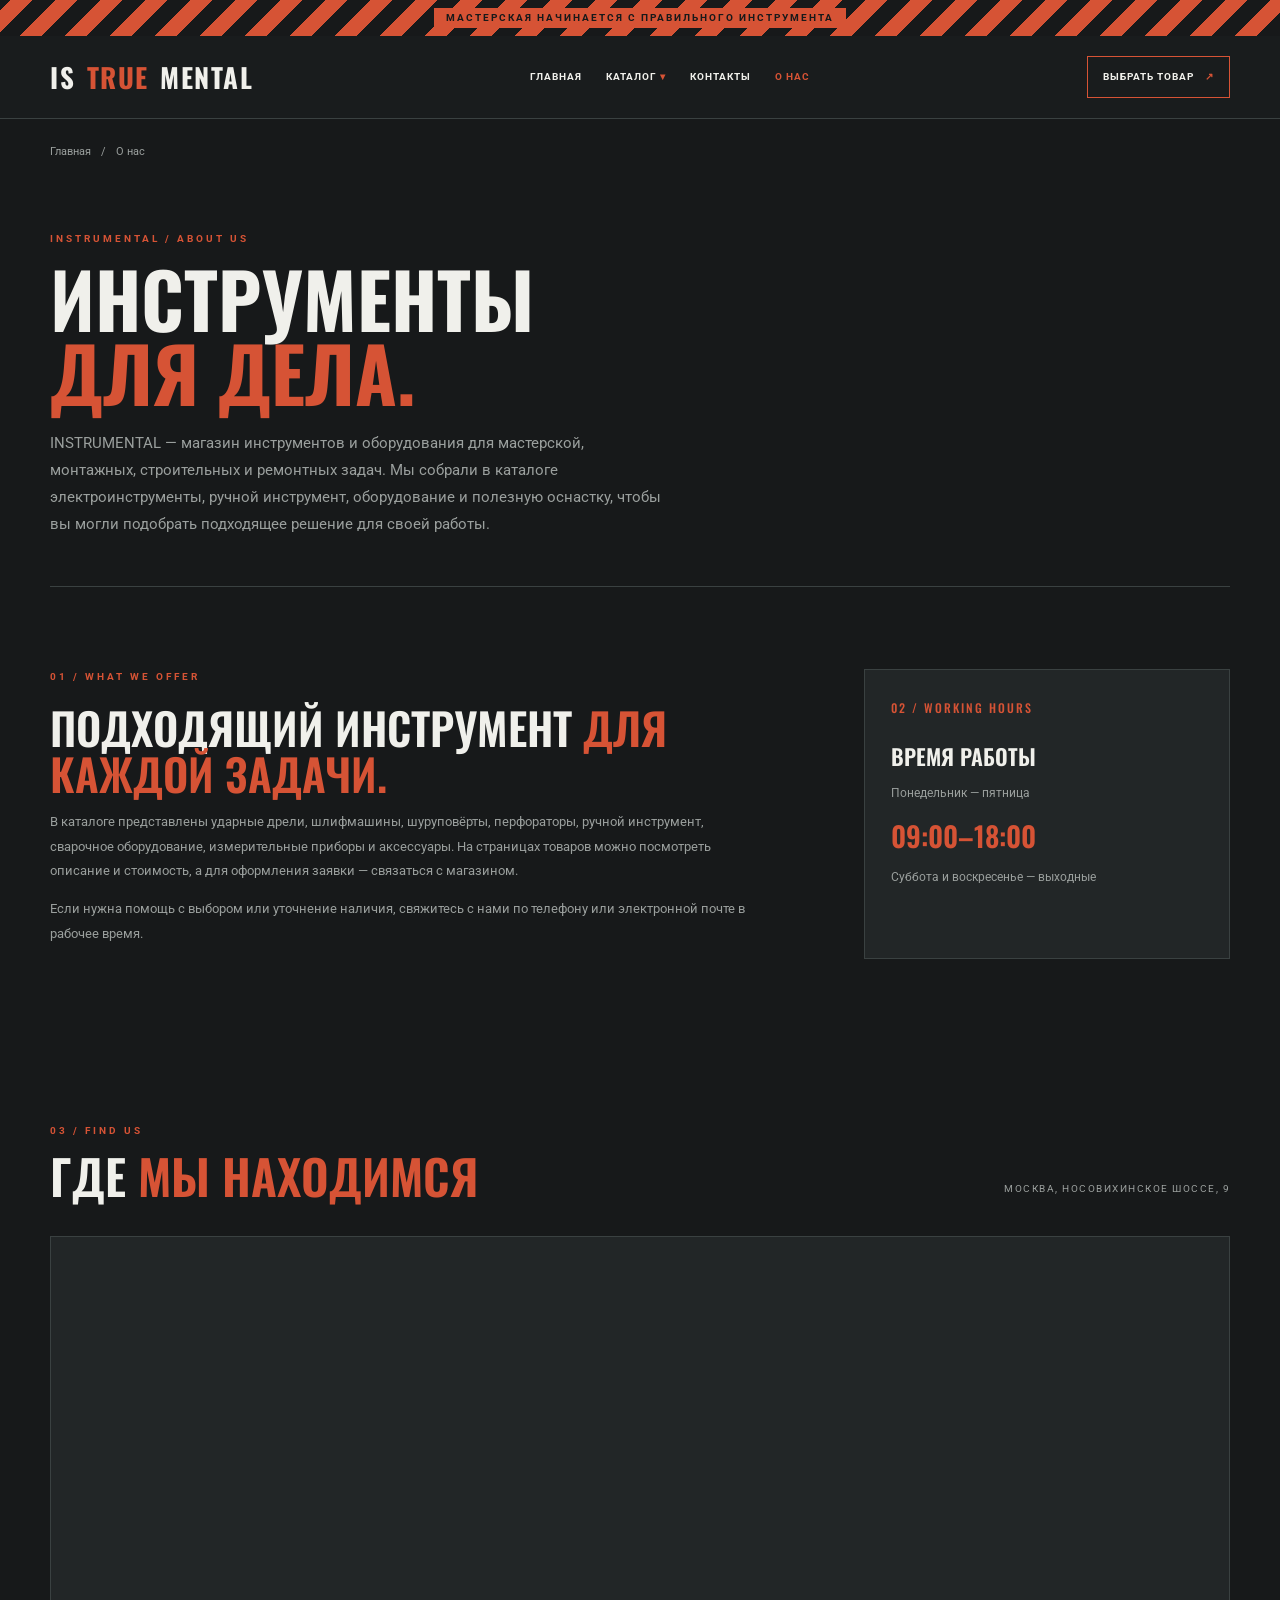
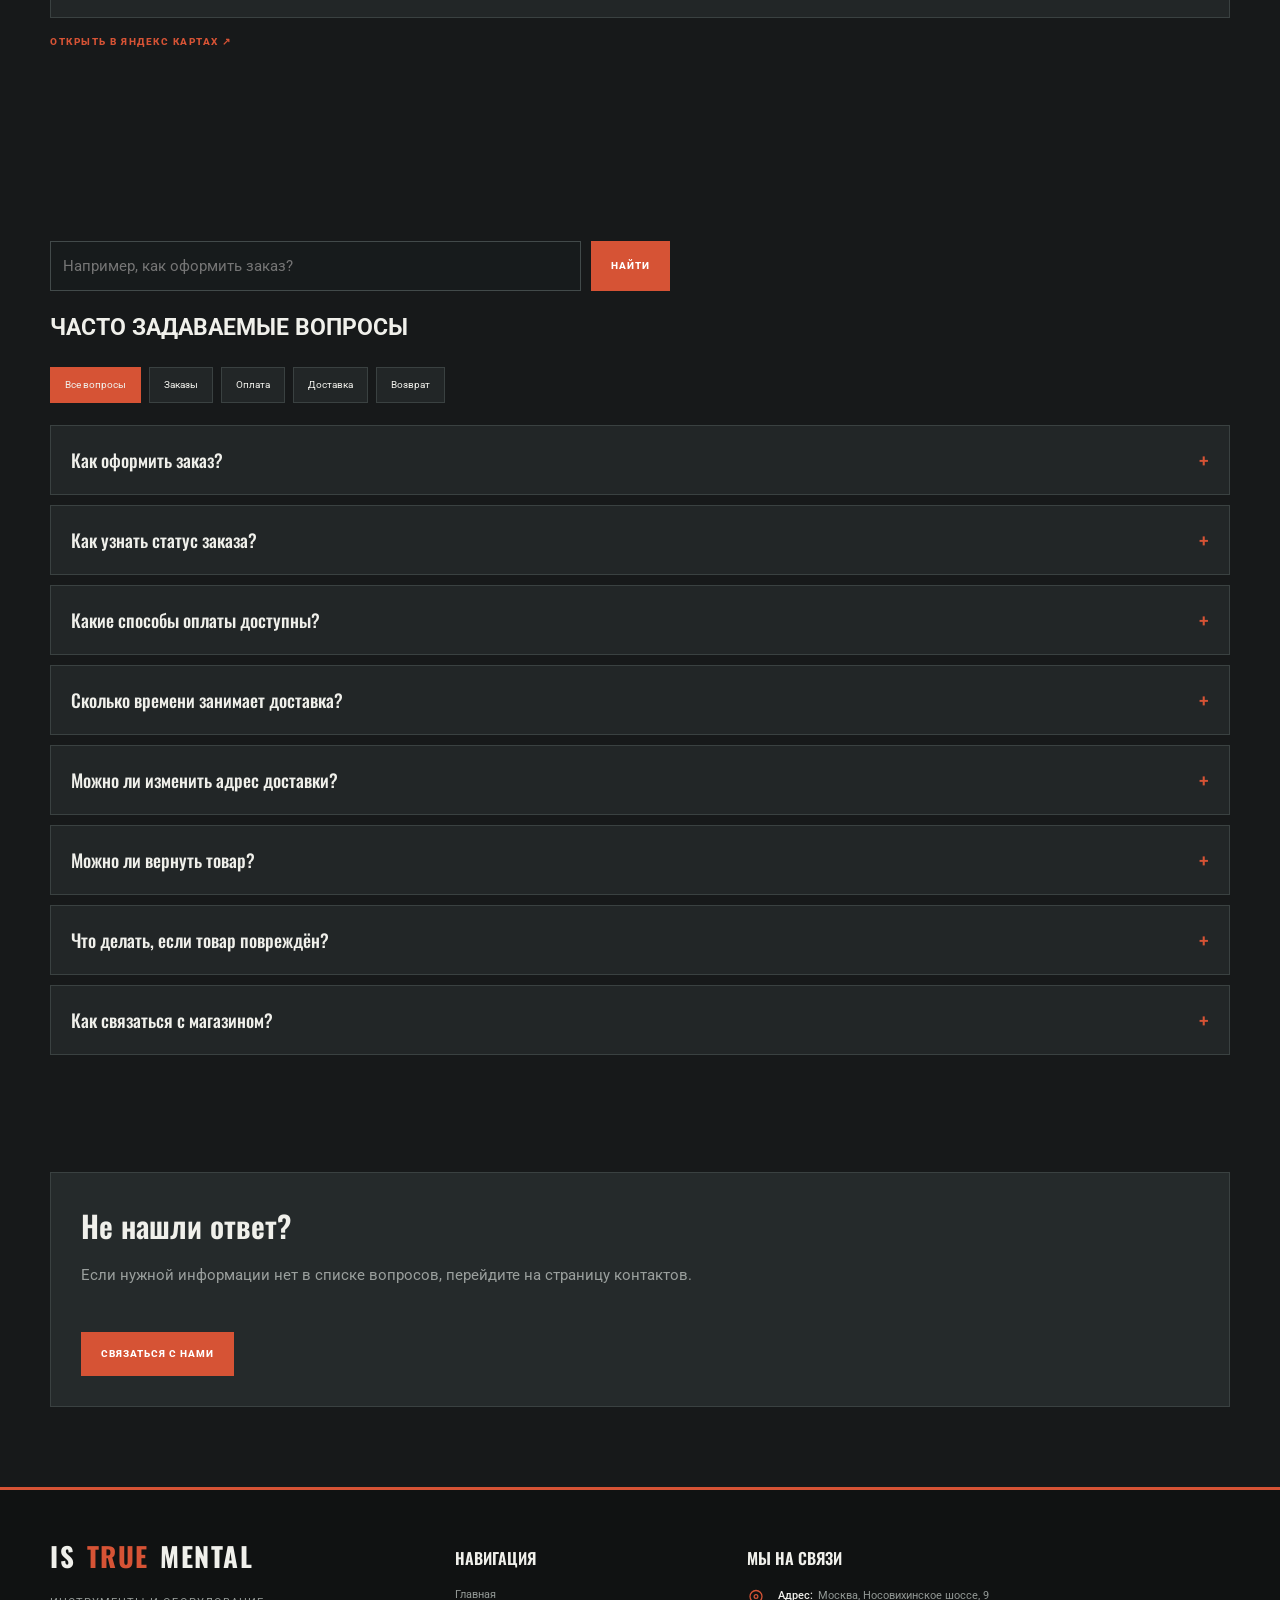
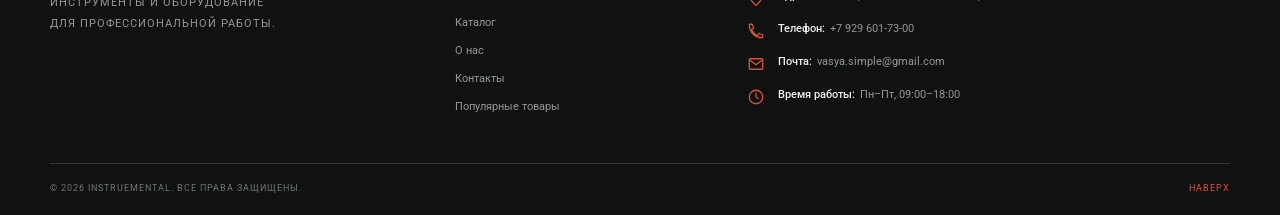
==== commit 07269f1c: "logo fix" ====
--- a/about.html
+++ b/about.html
@@ -27,7 +27,7 @@
    <div class="container site-header__inner">
     <a class="site-logo" href="index.html">
      <span class="site-logo__word">
-      INSTRU
+      IS
       <span class="site-logo__accent">
        TRUE
       </span>
@@ -373,7 +373,7 @@
      <div class="site-footer__brand">
       <a aria-label="INSTRUMENTAL — на главную" class="site-logo" href="index.html">
        <span class="site-logo__word">
-        INSTRU
+        IS
         <span class="site-logo__accent">
          TRUE
         </span>
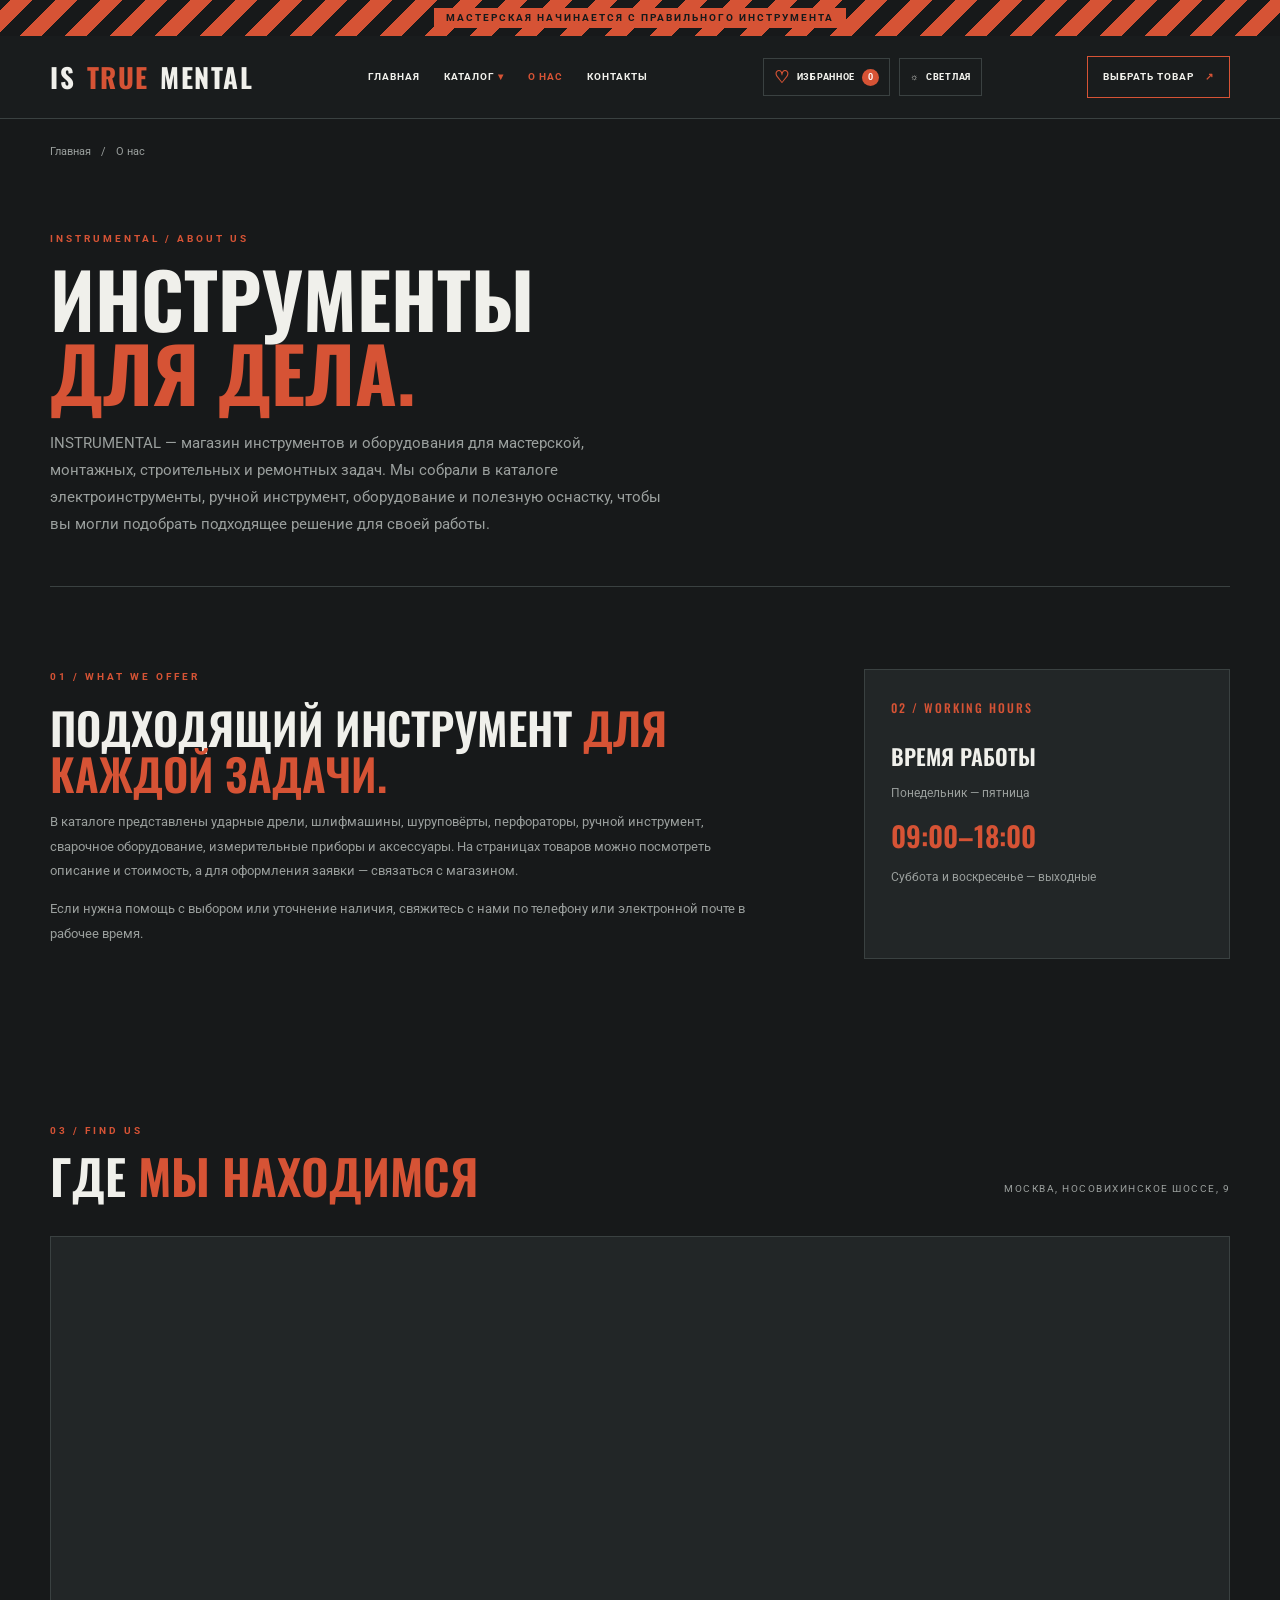
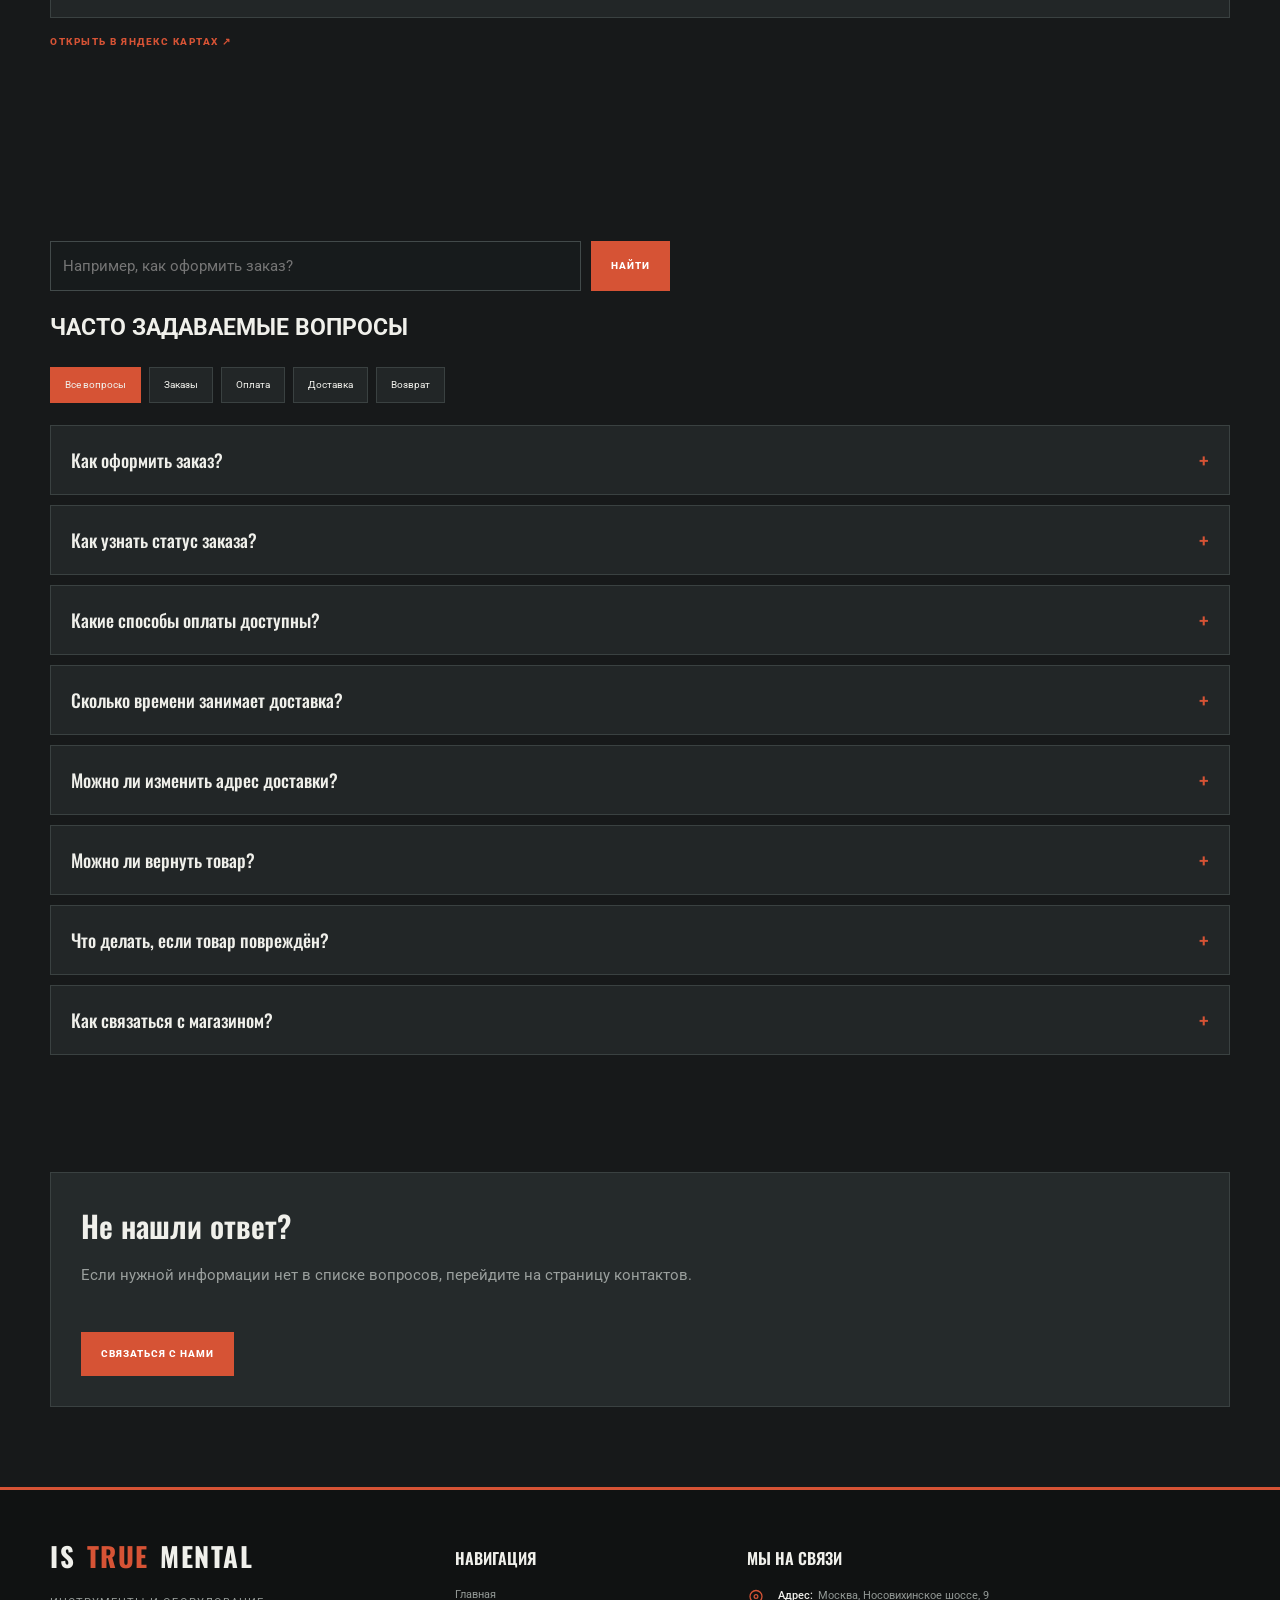
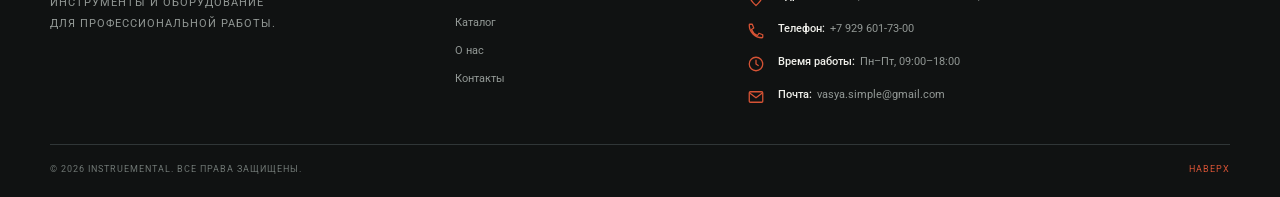
==== commit ad5bb131: "5 features" ====
--- a/about.html
+++ b/about.html
@@ -16,6 +16,7 @@
   </script>
   <script defer="" src="js/to-top.js">
   </script>
+     <script src="js/theme.js"></script>
  </head>
  <body>
   <div class="topbar" id="topbar">
@@ -77,13 +78,13 @@
        </ul>
       </li>
       <li>
-       <a class="site-nav__link" href="contacts.html">
-        Контакты
+       <a class="site-nav__link site-nav__link--active" href="about.html">
+        О нас
        </a>
       </li>
       <li>
-       <a class="site-nav__link site-nav__link--active" href="about.html">
-        О нас
+       <a class="site-nav__link" href="contacts.html">
+        Контакты
        </a>
       </li>
      </ul>
@@ -402,9 +403,6 @@
       <a href="contacts.html">
        Контакты
       </a>
-      <a href="index.html#popular">
-       Популярные товары
-      </a>
      </div>
      <div class="site-footer__column site-footer__contacts">
       <h3>
@@ -433,6 +431,17 @@
        </div>
       </div>
       <div class="footer-contact">
+       <img alt="" aria-hidden="true" src="assets/clock.svg"/>
+       <div class="footer-contact__text">
+        <strong>
+         Время работы:
+        </strong>
+        <span>
+         Пн–Пт, 09:00–18:00
+        </span>
+       </div>
+      </div>
+      <div class="footer-contact">
        <img alt="" aria-hidden="true" src="assets/email.svg"/>
        <div class="footer-contact__text">
         <strong>
@@ -441,17 +450,6 @@
         <a href="mailto:vasya.simple@gmail.com">
          vasya.simple@gmail.com
         </a>
-       </div>
-      </div>
-      <div class="footer-contact">
-       <img alt="" aria-hidden="true" src="assets/clock.svg"/>
-       <div class="footer-contact__text">
-        <strong>
-         Время работы:
-        </strong>
-        <span>
-         Пн–Пт, 09:00–18:00
-        </span>
        </div>
       </div>
      </div>
--- a/css/style.css
+++ b/css/style.css
@@ -1505,3 +1505,114 @@
         height: 280px;
     }
 }
+/* ===== THEME SWITCH + FAVORITES ===== */
+:root[data-theme="light"] {
+    --bg: #f1f0eb;
+    --bg-deep: #e2e1db;
+    --panel: #ffffff;
+    --panel-light: #f4f3ee;
+    --text: #202526;
+    --muted: #68706d;
+    --border: #c9ccc7;
+    --white: #fff;
+}
+:root[data-theme="light"] body { background: var(--bg); color: var(--text); }
+:root[data-theme="light"] .site-header { background: #fff; }
+:root[data-theme="light"] .dropdown-menu { background: #fff; box-shadow: 0 12px 28px #0002; }
+:root[data-theme="light"] .dropdown-menu a { color: #343b39; }
+:root[data-theme="light"] .dropdown-menu a:hover,
+:root[data-theme="light"] .dropdown-menu a:focus-visible { background: #f0eee8; }
+:root[data-theme="light"] .section--products { background: #e8e7e1; border-color: #d0d1ca; }
+:root[data-theme="light"] .product-card { border-color: #c9ccc7; }
+:root[data-theme="light"] .product-card__image-wrap { background: #ecece7; }
+:root[data-theme="light"] .info-panel,
+:root[data-theme="light"] .contact-cta,
+:root[data-theme="light"] .faq-contact { background: #fff; border-color: var(--border); }
+:root[data-theme="light"] .info-panel__visual { background: linear-gradient(135deg, #e1e1da, #f5f4ef); }
+:root[data-theme="light"] .info-panel__serial { color: #68706d; }
+:root[data-theme="light"] .site-footer { background: #202526; }
+:root[data-theme="light"] .site-footer__main p,
+:root[data-theme="light"] .site-footer__main a:not(.site-logo) { color: #c1c7c3; }
+:root[data-theme="light"] .site-footer__bottom { border-color: #414948; color: #aeb5b1; }
+:root[data-theme="light"] .catalog-filters,
+:root[data-theme="light"] .contact-card,
+:root[data-theme="light"] .advantage-card,
+:root[data-theme="light"] .review-card,
+:root[data-theme="light"] .reviews__form,
+:root[data-theme="light"] .faq-item,
+:root[data-theme="light"] .about-details__hours { background: #fff; }
+:root[data-theme="light"] .catalog-filters__group label,
+:root[data-theme="light"] .reviews__form label,
+:root[data-theme="light"] .order-form__field label { color: #4f5854; }
+:root[data-theme="light"] .catalog-filters__input,
+:root[data-theme="light"] .reviews__form input,
+:root[data-theme="light"] .reviews__form select,
+:root[data-theme="light"] .reviews__form textarea,
+:root[data-theme="light"] .faq-search__input,
+:root[data-theme="light"] .order-form__field input,
+:root[data-theme="light"] .order-form__field select,
+:root[data-theme="light"] .order-form__field textarea {
+    background: #fff; color: #202526; border-color: #c4c9c5;
+}
+:root[data-theme="light"] .faq-category { background: #fff; color: #202526; }
+:root[data-theme="light"] .order-dialog { background: #fff; color: #202526; border-color: #c4c9c5; }
+:root[data-theme="light"] .order-product { background: #f0f0eb; }
+:root[data-theme="light"] .order-product__image { background: #e2e2dc; }
+:root[data-theme="light"] .success-message { background: #fff; }
+:root[data-theme="light"] .to-top { background: #fff; color: #202526; }
+:root[data-theme="light"] .product-detail__image-wrapper { background: #e8e7e1; }
+:root[data-theme="light"] .about-map__frame iframe { filter: none; }
+
+.header-tools { display: flex; align-items: center; gap: 9px; flex: 0 0 auto; }
+.header-favorites, .theme-toggle {
+    min-height: 38px; display: inline-flex; align-items: center; justify-content: center;
+    gap: 7px; padding: 8px 10px; border: 1px solid var(--border);
+    background: transparent; color: var(--text); font-size: 9px; font-weight: 800;
+    letter-spacing: .7px; white-space: nowrap; cursor: pointer;
+}
+.header-favorites > span:first-child { color: var(--accent); font-size: 17px; line-height: 1; }
+.favorites-count {
+    display: inline-grid; place-items: center; min-width: 17px; height: 17px;
+    padding: 0 4px; border-radius: 20px; background: var(--accent); color: #fff;
+    font-size: 9px;
+}
+.favorites-count[hidden] { display: none !important; }
+.theme-toggle:hover, .header-favorites:hover { border-color: var(--accent); color: var(--accent); }
+
+.favorite-toggle {
+    flex: 0 0 38px; display: inline-grid; place-items: center; width: 38px; height: 38px;
+    padding: 0; border: 1px solid var(--border); background: transparent;
+    color: var(--muted); cursor: pointer; transition: .2s;
+}
+.favorite-toggle span { font-size: 23px; line-height: 1; }
+.favorite-toggle:hover, .favorite-toggle.is-active { border-color: var(--accent); color: var(--accent); }
+.product-card__bottom { position: relative; flex-wrap: wrap; border-top: 0; padding-top: 20px; }
+.product-card__bottom::before {
+    content: ""; position: absolute; top: 0; left: -15px; right: -15px; height: 6px;
+    background: repeating-linear-gradient(135deg, var(--bg-deep) 0 9px, #d65335 9px 18px);
+    background-size: 28px 6px; background-position: 0 0;
+}
+.product-card:hover .product-card__bottom::before { animation: hazard-move .7s linear infinite; }
+@keyframes hazard-move { to { background-position: 28px 0; } }
+.product-detail__actions { display: flex; align-items: center; flex-wrap: wrap; gap: 12px; margin-bottom: 20px; }
+.product-detail__actions .product-detail__order-button { margin: 0; }
+.favorite-toggle--detail { width: 44px; height: 44px; flex-basis: 44px; }
+.favorites-page { padding-bottom: 80px; }
+.favorites-page .products-grid { padding-top: 30px; }
+.favorites-empty { grid-column: 1 / -1; padding: 40px; }
+.favorites-empty .button { margin-top: 15px; }
+@media (max-width: 1050px) {
+    .header-tools { margin-left: auto; }
+}
+@media (max-width: 760px) {
+    .header-tools { order: 2; }
+    .header-favorites, .theme-toggle { padding: 7px; font-size: 8px; }
+}
+@media (max-width: 520px) {
+    .header-tools { width: 100%; justify-content: flex-start; order: 4; }
+    .product-card__bottom { gap: 9px; }
+    .product-card__price { font-size: 18px; }
+}
+@media (prefers-reduced-motion: reduce) {
+    .product-card:hover .product-card__bottom::before { animation: none; }
+}
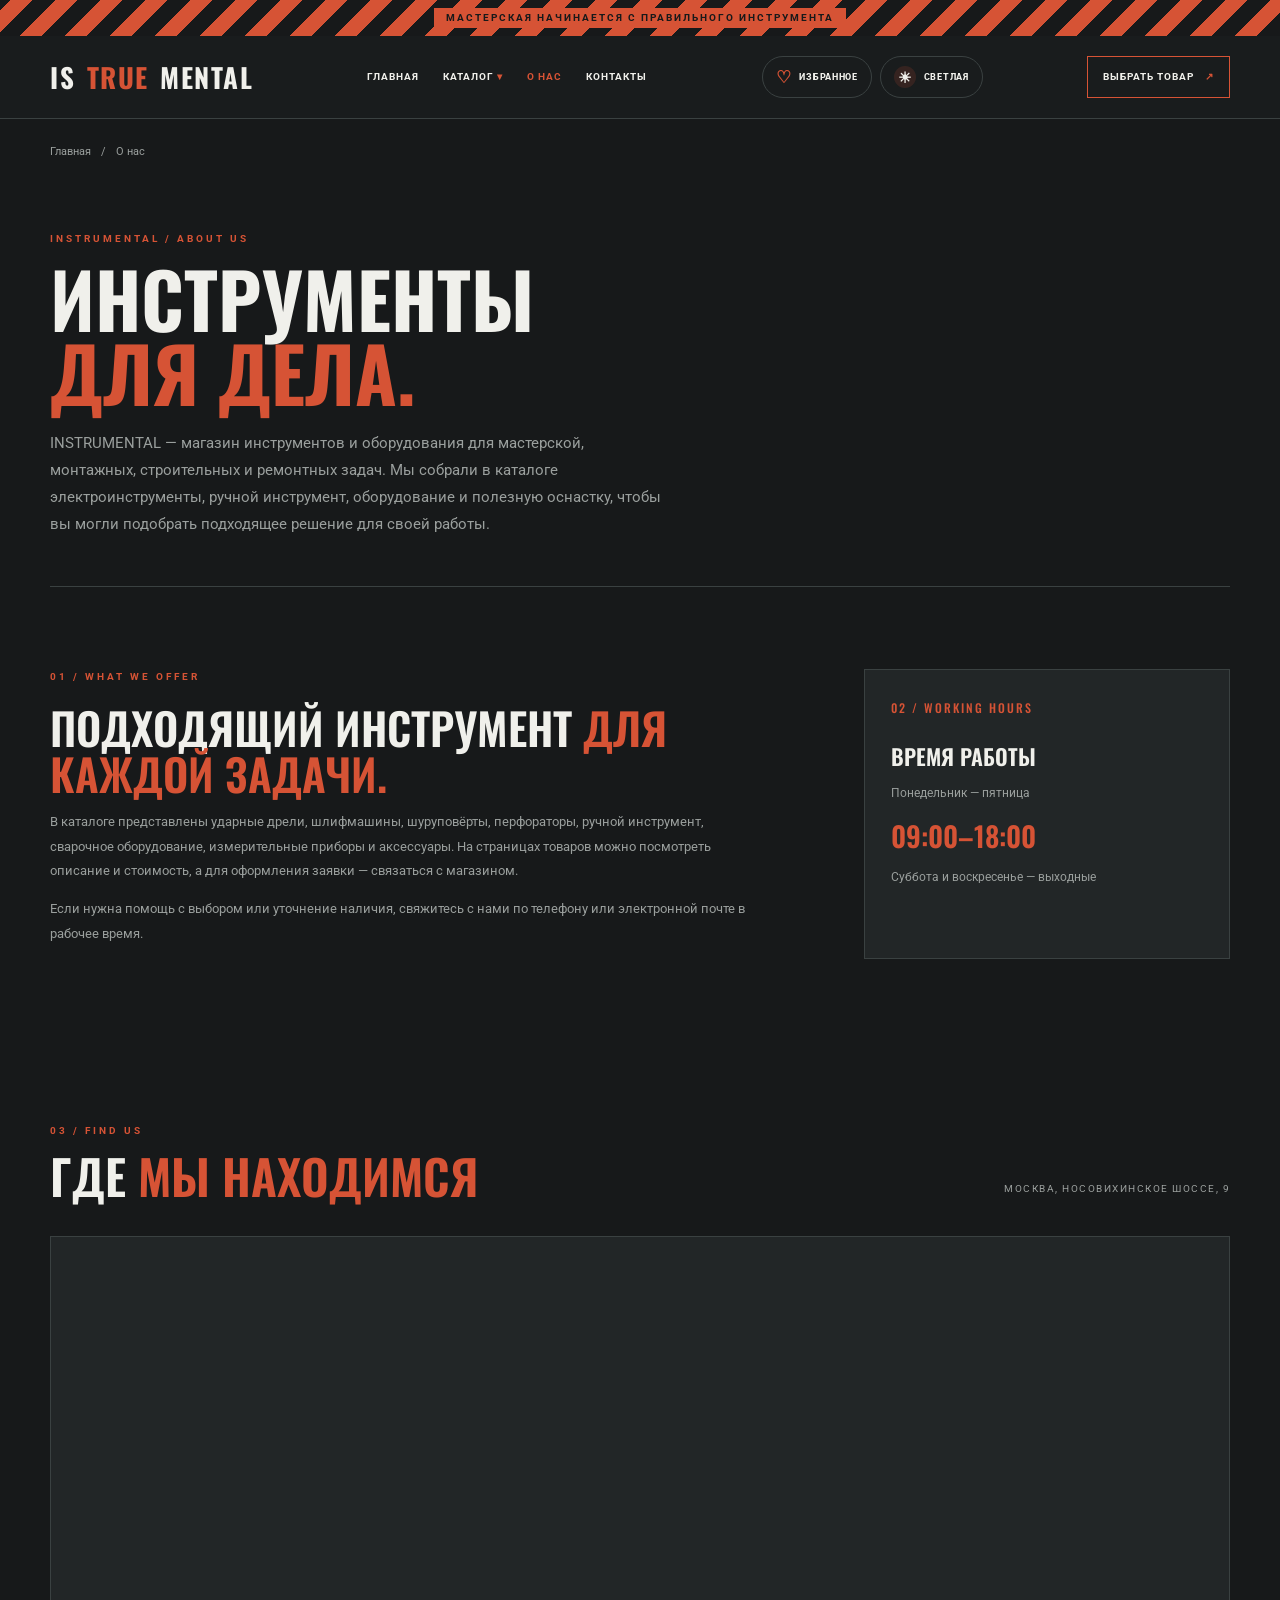
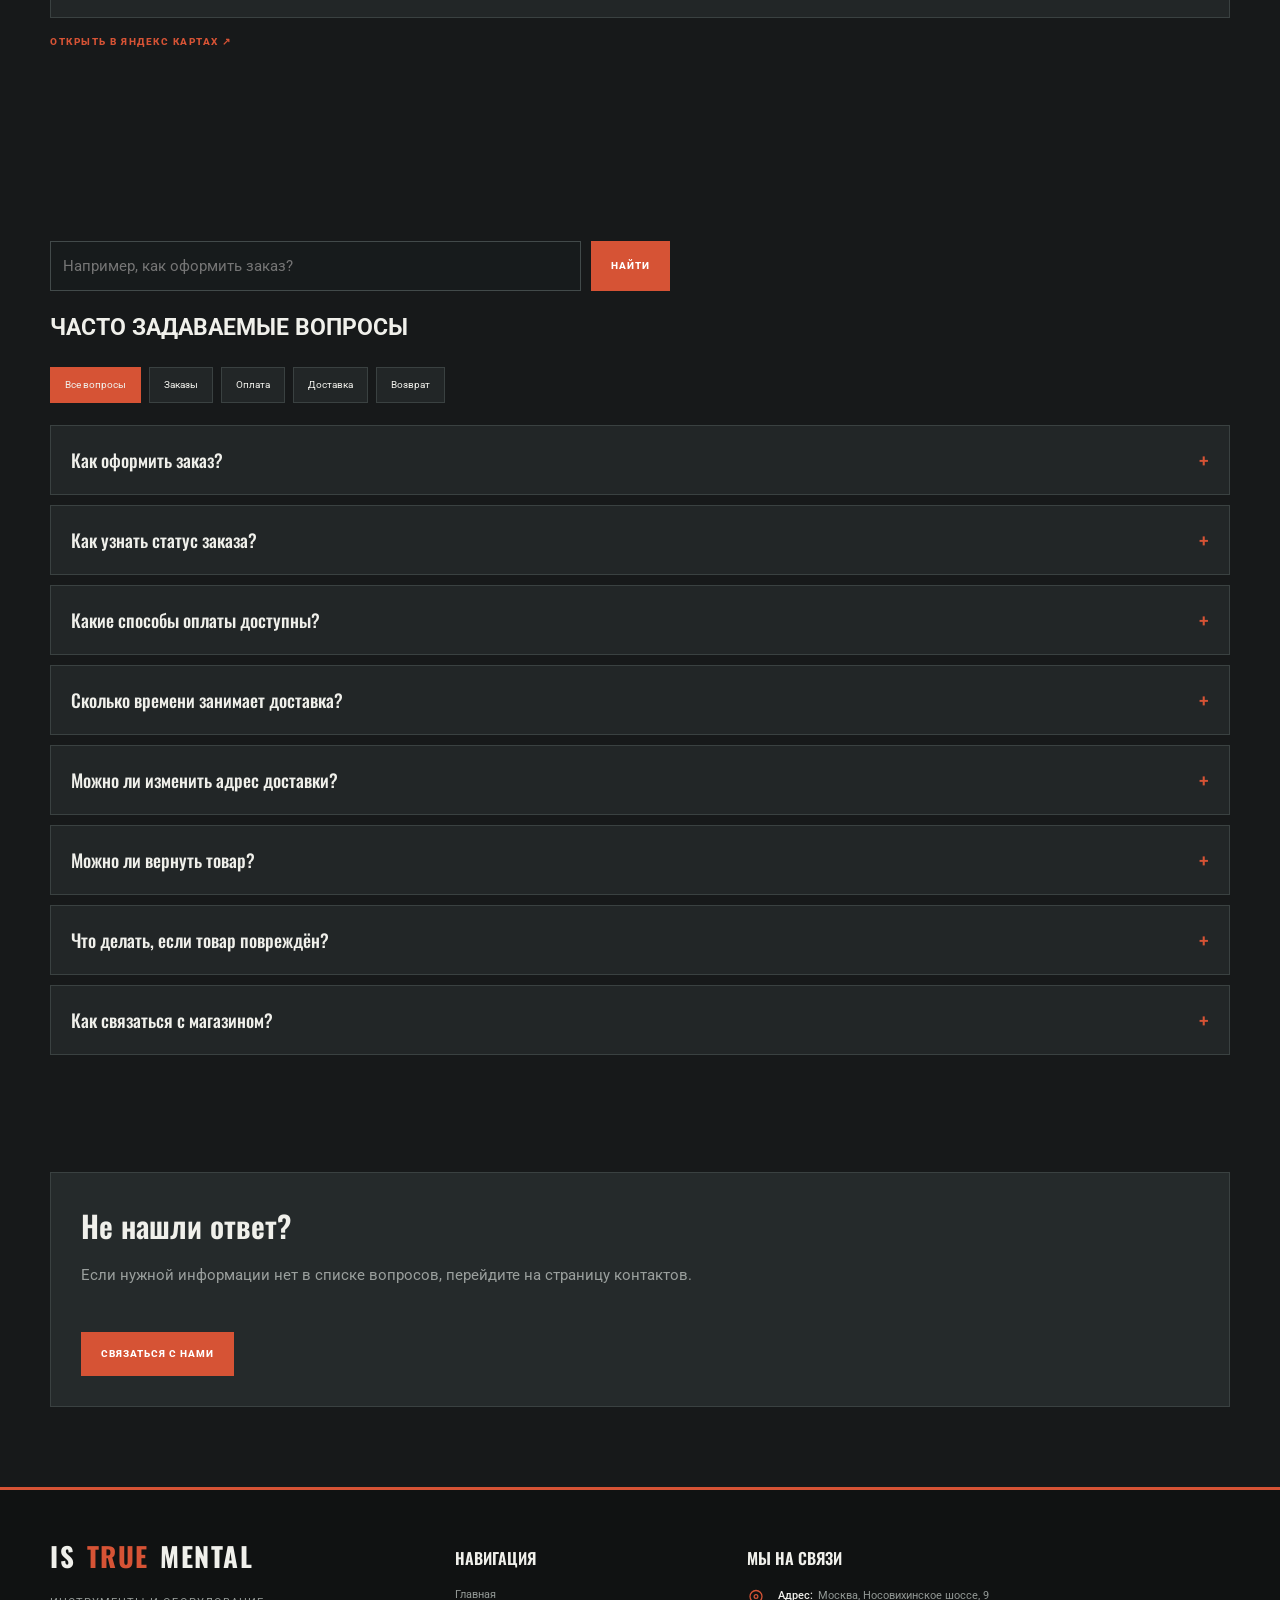
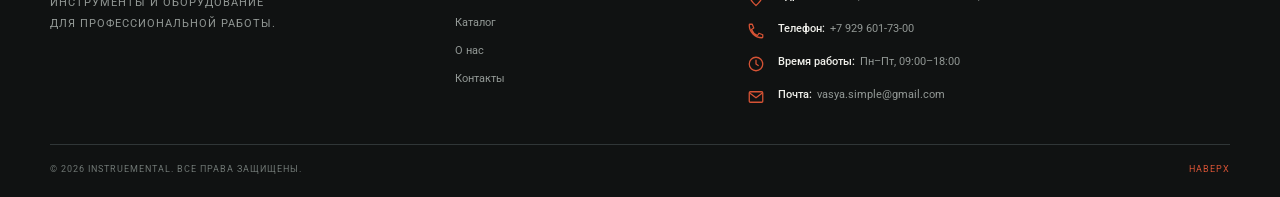
==== commit 501165c3: "phone adaptive" ====
--- a/about.html
+++ b/about.html
@@ -7,16 +7,23 @@
   <link href="https://fonts.googleapis.com" rel="preconnect"/>
   <link crossorigin="" href="https://fonts.gstatic.com" rel="preconnect"/>
   <link href="https://fonts.googleapis.com/css2?family=Oswald:wght@400;500;600;700&amp;family=Roboto:wght@300;400;500;700&amp;display=swap" rel="stylesheet"/>
+    <script>
+    try { document.documentElement.dataset.theme = localStorage.getItem("instrumental-theme") === "light" ? "light" : "dark"; } catch {}
+  </script>
   <link href="css/style.css" rel="stylesheet"/>
   <meta content="О магазине INSTRUMENTAL: инструменты и оборудование, контакты, адрес, график работы и ответы на частые вопросы." name="description"/>
   <title>
    О нас — INSTRUMENTAL
   </title>
+  <script defer src="js/products.js"></script>
   <script defer="" src="js/faq.js">
   </script>
   <script defer="" src="js/to-top.js">
   </script>
-     <script src="js/theme.js"></script>
+  
+     
+   <script defer src="js/theme.js"></script>
+  <script defer src="js/favorites.js"></script>
  </head>
  <body>
   <div class="topbar" id="topbar">
--- a/css/style.css
+++ b/css/style.css
@@ -1615,4 +1615,70 @@
 }
 @media (prefers-reduced-motion: reduce) {
     .product-card:hover .product-card__bottom::before { animation: none; }
-}+}
+/* ===== Responsive polish: mobile two-column catalog and accessible controls ===== */
+.header-tools { gap: 8px; }
+.header-favorites, .theme-toggle {
+    border-radius: 999px;
+    min-height: 42px;
+    padding: 8px 13px;
+    gap: 8px;
+    transition: color .2s ease, background .2s ease, border-color .2s ease, transform .2s ease, box-shadow .2s ease;
+}
+.header-favorites:hover, .theme-toggle:hover { transform: translateY(-1px); box-shadow: 0 5px 16px #0002; }
+.header-favorites__heart { font-size: 19px; color: var(--accent); transition: transform .2s ease; }
+.header-favorites:hover .header-favorites__heart { transform: scale(1.18); }
+.theme-toggle__symbol { display: inline-grid; place-items: center; width: 22px; height: 22px; border-radius: 50%; font-size: 15px; background: color-mix(in srgb, var(--accent) 15%, transparent); }
+.theme-toggle__label, .header-favorites__label { font-size: inherit; }
+.favorite-toggle {
+    border-radius: 50%;
+    background: color-mix(in srgb, var(--bg) 72%, transparent);
+    box-shadow: 0 2px 8px #0002;
+    transition: color .2s ease, background .2s ease, border-color .2s ease, transform .22s ease, box-shadow .2s ease;
+}
+.favorite-toggle:hover { transform: scale(1.07); box-shadow: 0 4px 14px #0003; }
+.favorite-toggle.is-active { background: color-mix(in srgb, var(--accent) 13%, var(--panel)); color: var(--accent); }
+.favorite-toggle.is-active span { display: inline-block; animation: favorite-pop .24s ease; }
+@keyframes favorite-pop { 50% { transform: scale(1.35); } }
+.favorite-toggle:focus-visible, .theme-toggle:focus-visible, .header-favorites:focus-visible { outline: 2px solid var(--accent); outline-offset: 3px; }
+
+@media (max-width: 650px) {
+    .products-grid, .catalog-products .products-grid {
+        grid-template-columns: repeat(2, minmax(0, 1fr)) !important;
+        gap: 9px;
+    }
+    .product-card { padding: 9px; border-radius: 3px; }
+    .product-card__image-wrap { height: clamp(105px, 33vw, 155px); }
+    .product-card__code { margin: 10px 0 5px; font-size: 7px; letter-spacing: 1px; }
+    .product-card__title { min-height: 0; font-size: clamp(13px, 3.8vw, 16px); line-height: 1.25; }
+    .product-card__description { display: none; }
+    .product-card__bottom { align-items: center; gap: 6px; padding-top: 14px; }
+    .product-card__bottom::before { left: -9px; right: -9px; height: 5px; }
+    .product-card__price { font-size: clamp(12px, 3.6vw, 16px); white-space: normal; line-height: 1.15; }
+    .product-card__button { min-height: 32px; padding: 7px 6px; font-size: 7px; letter-spacing: .2px; flex: 1 1 auto; }
+    .favorite-toggle { width: 31px; height: 31px; flex-basis: 31px; }
+    .favorite-toggle span { font-size: 19px; }
+    .product-card__badge { top: 14px; left: 14px; padding: 4px 5px; font-size: 7px; }
+    .catalog-filters__form { grid-template-columns: repeat(2, minmax(0, 1fr)); gap: 10px; }
+    .catalog-filters__group { min-width: 0; }
+    .catalog-filters__group input, .catalog-filters__group select { max-width: 100%; }
+    .site-header__inner { flex-wrap: wrap; }
+    .site-nav { width: 100%; order: 3; overflow-x: auto; }
+    .site-nav__list { width: max-content; min-width: 100%; }
+    .header-cta { order: 2; margin-left: auto; }
+    .header-tools { width: auto; order: 4; margin-left: 0; }
+    .header-favorites, .theme-toggle { min-height: 36px; padding: 7px 10px; font-size: 8px; }
+}
+@media (max-width: 370px) {
+    .products-grid, .catalog-products .products-grid { gap: 7px; }
+    .product-card { padding: 7px; }
+    .product-card__image-wrap { height: 112px; }
+    .product-card__bottom { flex-wrap: wrap; }
+    .product-card__price { width: 100%; }
+    .product-card__button { min-width: 0; }
+    .header-favorites__label, .theme-toggle__label { display: none; }
+    .header-favorites, .theme-toggle { width: 38px; padding: 5px; }
+}
+@media (prefers-reduced-motion: reduce) {
+    .favorite-toggle, .favorite-toggle.is-active span, .header-favorites, .theme-toggle { animation: none !important; transition: none !important; }
+}
